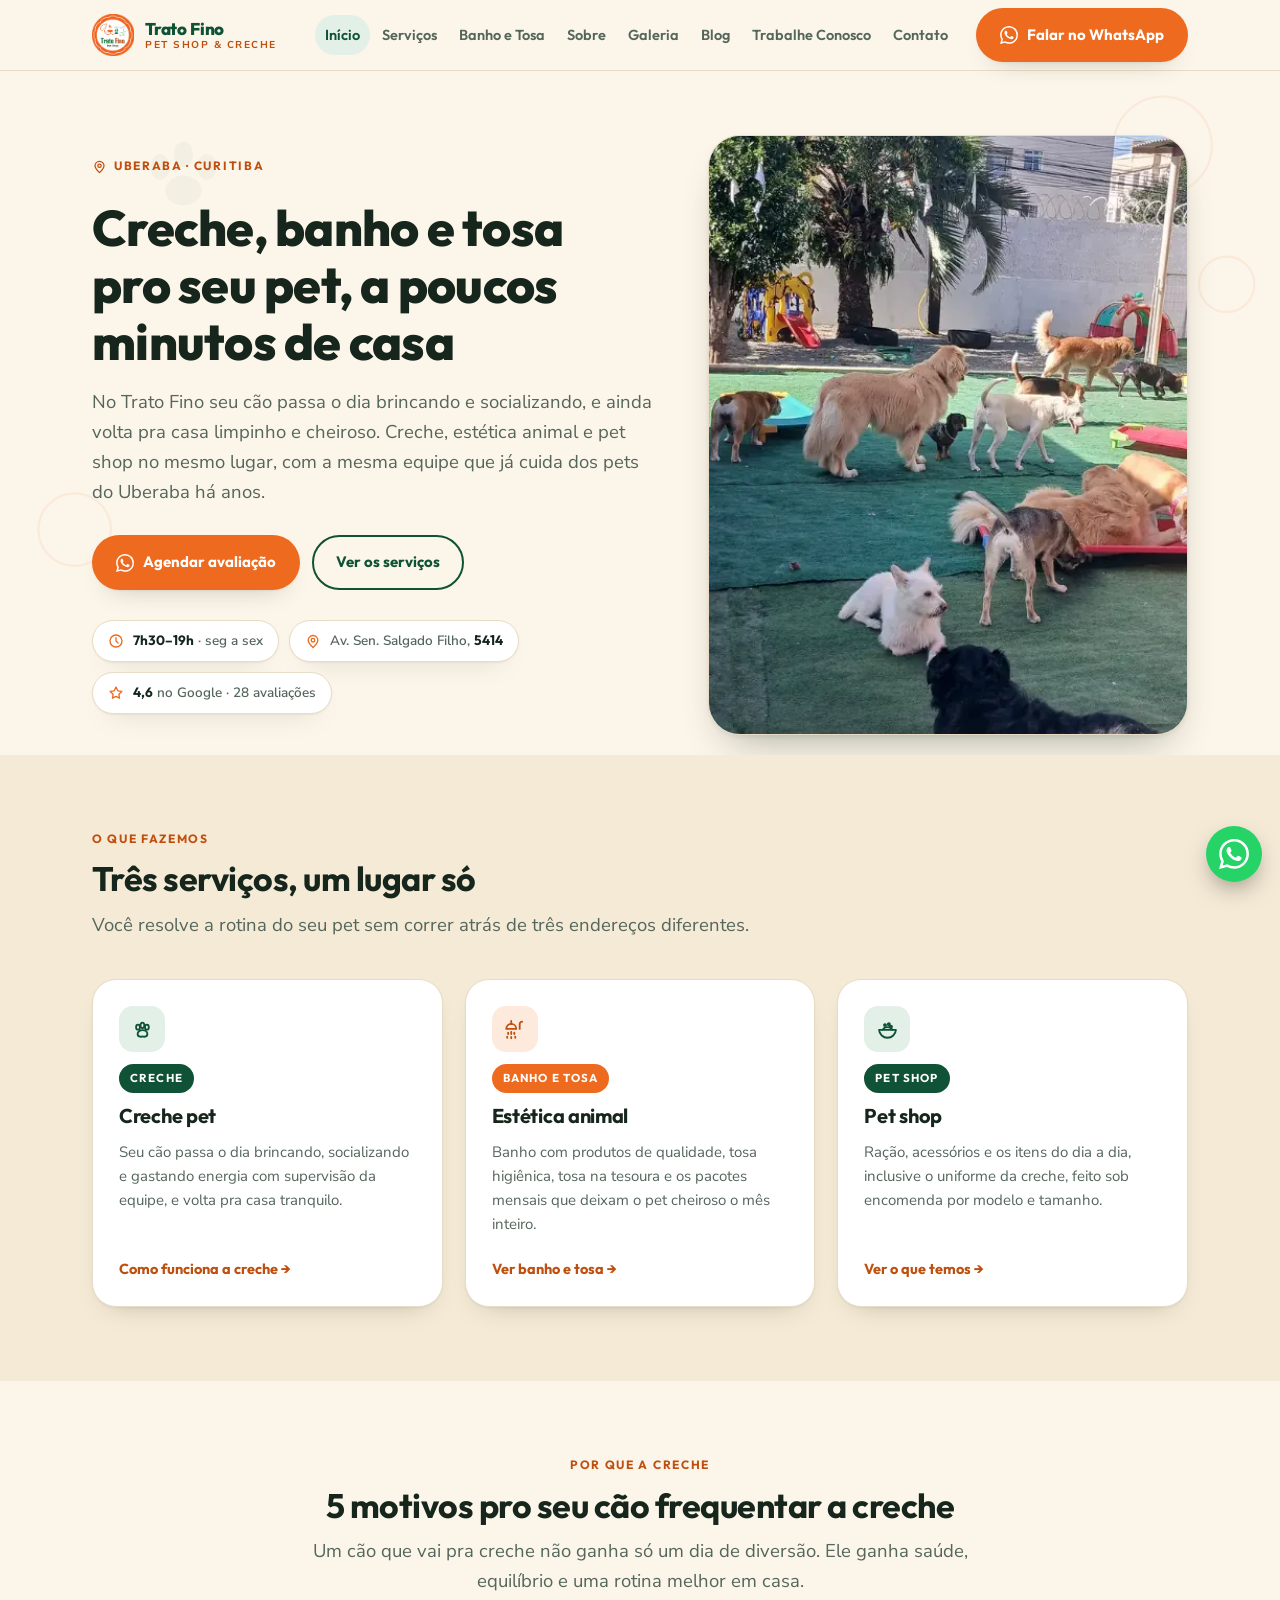
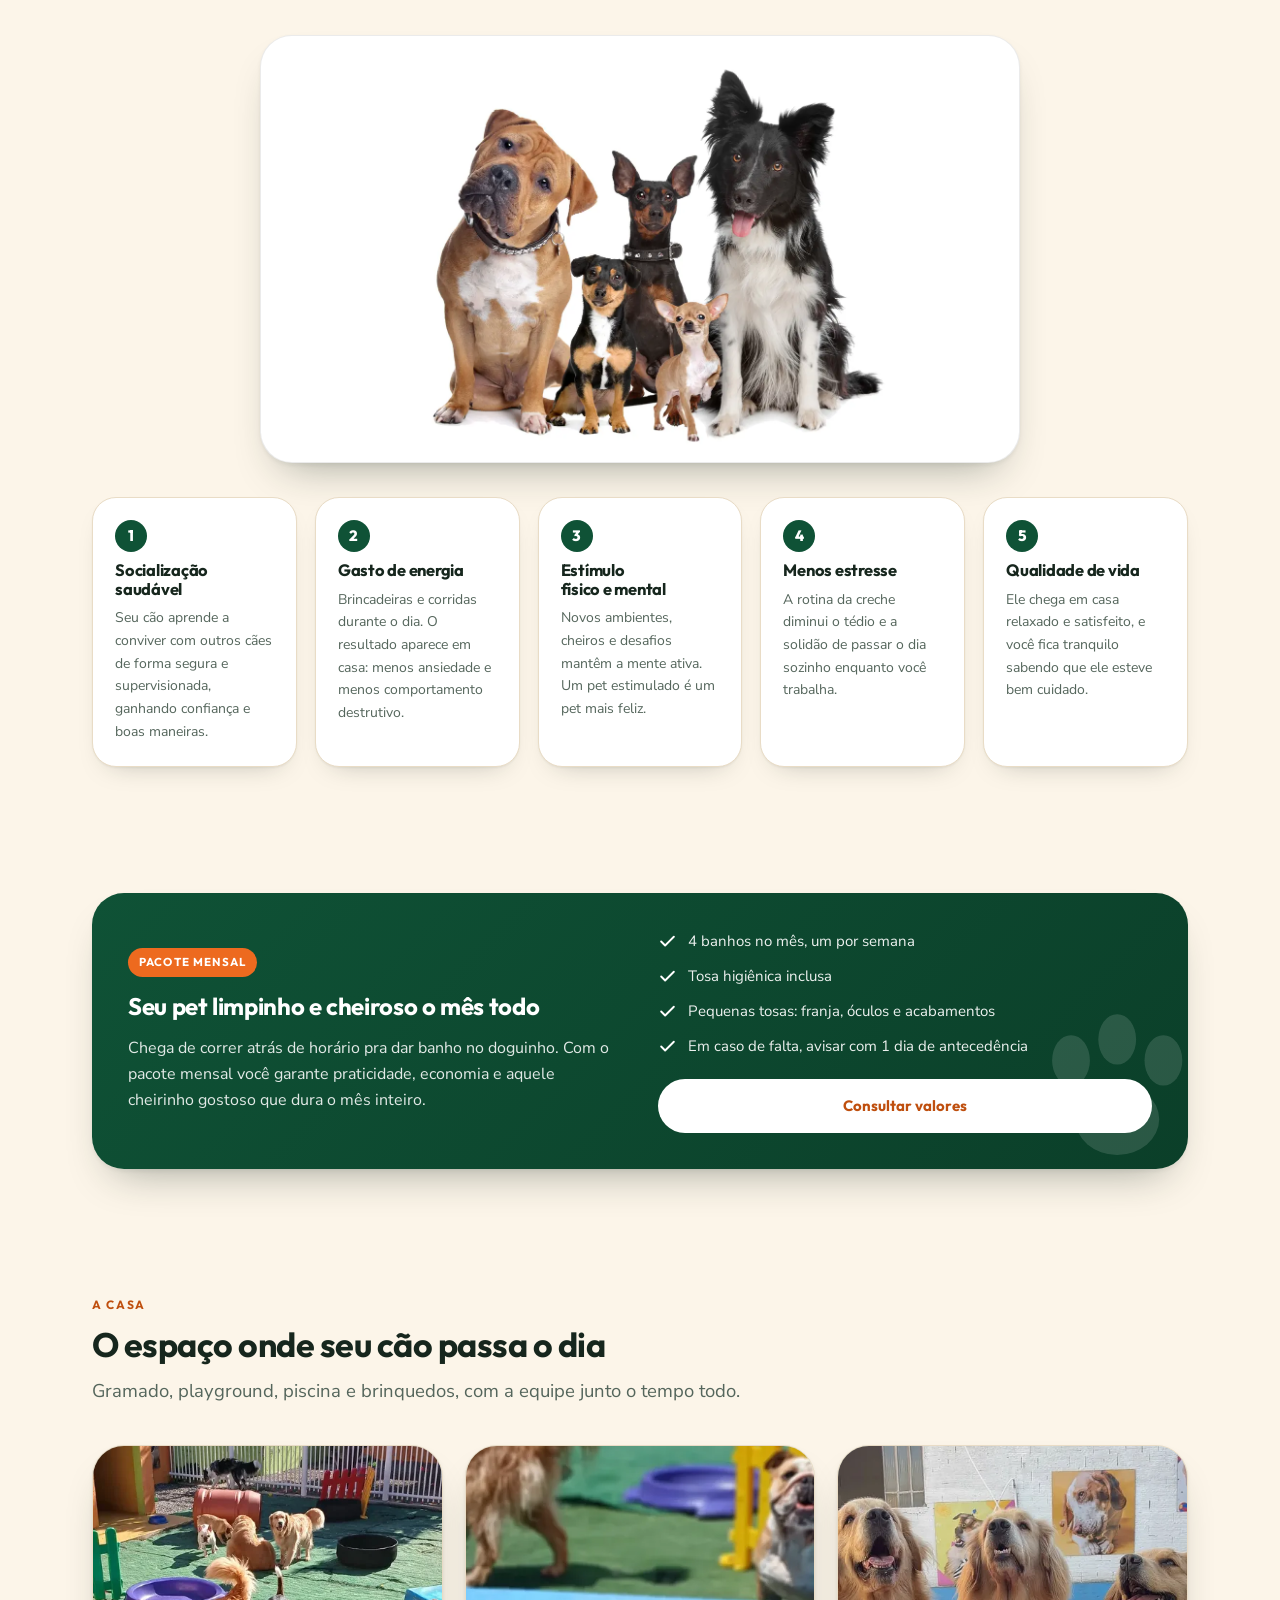
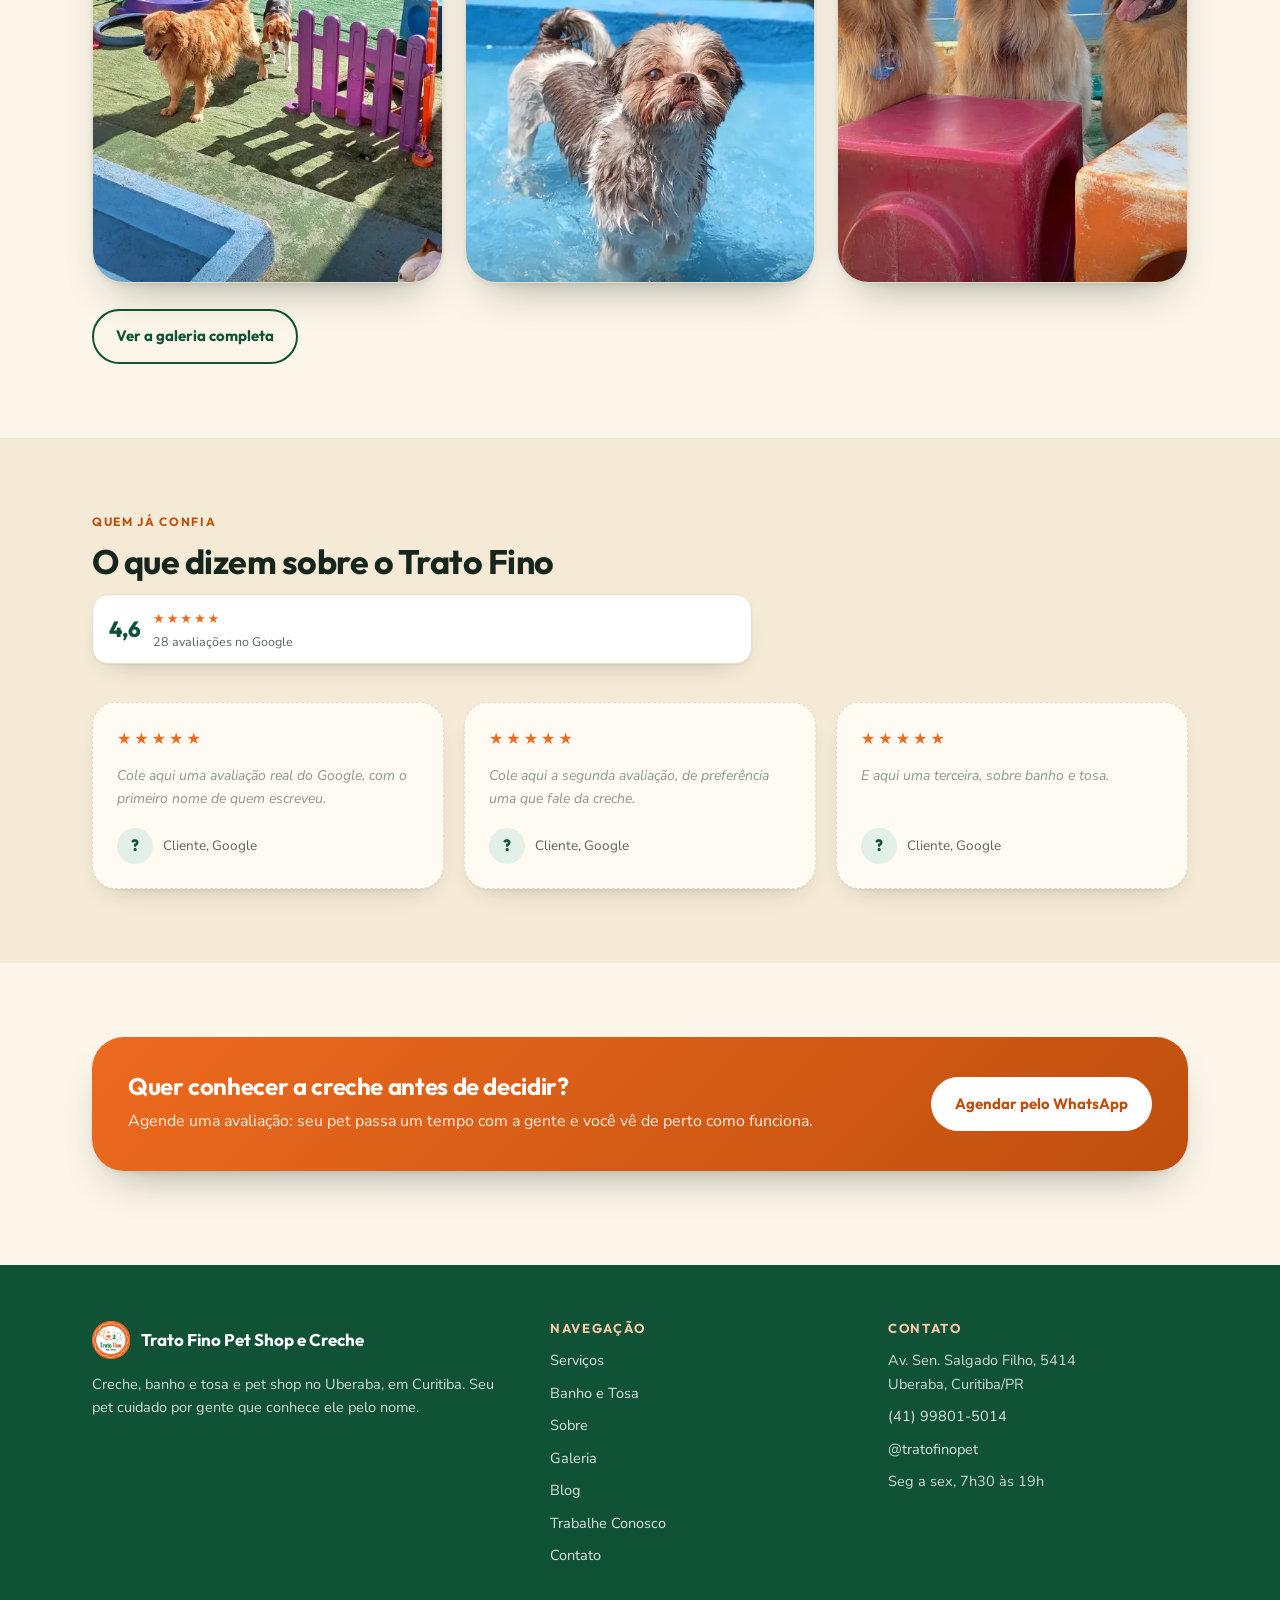
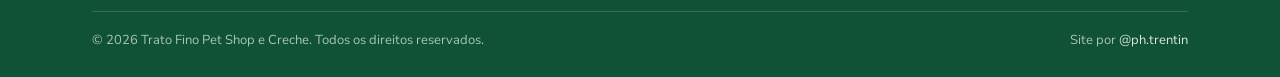
==== index.html @ 3ee7c0ef "Site do Trato Fino Pet Shop e Creche Site estatico com 11 paginas: inicio, servicos, banho e tosa, s" ====
<!doctype html>
<html lang="pt-BR">
<head>
<meta charset="utf-8">
<meta name="viewport" content="width=device-width, initial-scale=1">
<title>Trato Fino Pet Shop e Creche | Creche, banho e tosa no Uberaba</title>
<meta name="description" content="Creche para cães, banho e tosa e pet shop na Av. Sen. Salgado Filho, no Uberaba, em Curitiba. Seg a sex, das 7h30 às 19h.">
<link rel="canonical" href="https://tratofino.vercel.app/">
<meta property="og:type" content="website">
<meta property="og:site_name" content="Trato Fino Pet Shop e Creche">
<meta property="og:title" content="Trato Fino Pet Shop e Creche | Creche, banho e tosa no Uberaba">
<meta property="og:description" content="Creche para cães, banho e tosa e pet shop na Av. Sen. Salgado Filho, no Uberaba, em Curitiba. Seg a sex, das 7h30 às 19h.">
<meta property="og:image" content="https://tratofino.vercel.app/img/og.jpg">
<meta property="og:url" content="https://tratofino.vercel.app/">
<meta name="twitter:card" content="summary_large_image">
<link rel="icon" href="favicon.ico" sizes="any">
<link rel="icon" type="image/png" sizes="32x32" href="favicon-32.png">
<link rel="apple-touch-icon" sizes="180x180" href="apple-touch-icon.png">
<meta name="theme-color" content="#ED6A1F">
<link rel="preconnect" href="https://fonts.googleapis.com">
<link rel="preconnect" href="https://fonts.gstatic.com" crossorigin>
<link rel="stylesheet" href="https://fonts.googleapis.com/css2?family=Outfit:wght@500;600;700;800&family=Nunito+Sans:opsz,wght@6..12,400;6..12,600;6..12,700&display=swap">
<link rel="stylesheet" href="styles.css">
</head>
<body>
<svg width="0" height="0" style="position:absolute" aria-hidden="true" focusable="false">
  <defs>
    <!-- marcas (preenchidas, nao tracadas) -->
    <symbol id="i-whatsapp" viewBox="0 0 24 24">
      <path d="M17.47 14.38c-.3-.15-1.76-.87-2.03-.97-.27-.1-.47-.15-.67.15-.2.3-.77.97-.94 1.16-.17.2-.35.22-.64.08-.3-.15-1.26-.47-2.39-1.48-.89-.79-1.48-1.76-1.66-2.06-.17-.3-.02-.46.13-.6.13-.14.3-.35.45-.52.15-.18.2-.3.3-.5.1-.2.05-.37-.03-.52-.07-.15-.67-1.61-.91-2.21-.24-.58-.49-.5-.67-.51h-.57c-.2 0-.52.08-.8.37-.27.3-1.04 1.02-1.04 2.48s1.07 2.87 1.22 3.07c.15.2 2.1 3.2 5.08 4.49.71.3 1.26.49 1.69.62.71.23 1.36.2 1.87.12.57-.09 1.76-.72 2-1.41.25-.7.25-1.29.18-1.42-.08-.12-.28-.2-.57-.34M12.05 21.79h-.01a9.87 9.87 0 0 1-5.03-1.38l-.36-.21-3.74.98 1-3.65-.24-.37a9.86 9.86 0 0 1-1.51-5.26c0-5.45 4.44-9.89 9.89-9.89 2.64 0 5.12 1.03 6.99 2.9a9.82 9.82 0 0 1 2.89 6.99c0 5.45-4.43 9.89-9.88 9.89M20.46 3.49A11.8 11.8 0 0 0 12.05 0C5.5 0 .16 5.34.16 11.89c0 2.1.55 4.14 1.59 5.95L.06 24l6.3-1.65a11.9 11.9 0 0 0 5.69 1.45h.01c6.55 0 11.89-5.34 11.89-11.89 0-3.18-1.24-6.17-3.49-8.42"/>
    </symbol>
    <symbol id="i-instagram" viewBox="0 0 24 24">
      <path d="M12 2.16c3.2 0 3.58.01 4.85.07 1.17.05 1.8.25 2.23.41.56.22.96.48 1.38.9.42.42.68.82.9 1.38.16.42.36 1.06.41 2.23.06 1.27.07 1.65.07 4.85s-.01 3.58-.07 4.85c-.05 1.17-.25 1.8-.41 2.23-.22.56-.48.96-.9 1.38-.42.42-.82.68-1.38.9-.42.16-1.06.36-2.23.41-1.27.06-1.65.07-4.85.07s-3.58-.01-4.85-.07c-1.17-.05-1.8-.25-2.23-.41a3.7 3.7 0 0 1-1.38-.9 3.7 3.7 0 0 1-.9-1.38c-.16-.42-.36-1.06-.41-2.23-.06-1.27-.07-1.65-.07-4.85s.01-3.58.07-4.85c.05-1.17.25-1.8.41-2.23.22-.56.48-.96.9-1.38.42-.42.82-.68 1.38-.9.42-.16 1.06-.36 2.23-.41 1.27-.06 1.65-.07 4.85-.07M12 0C8.74 0 8.33.01 7.05.07 5.78.13 4.9.33 4.14.63c-.79.3-1.46.72-2.13 1.38A5.9 5.9 0 0 0 .63 4.14c-.3.76-.5 1.64-.56 2.91C.01 8.33 0 8.74 0 12s.01 3.67.07 4.95c.06 1.27.26 2.15.56 2.91.3.79.72 1.46 1.38 2.13a5.9 5.9 0 0 0 2.13 1.38c.76.3 1.64.5 2.91.56C8.33 23.99 8.74 24 12 24s3.67-.01 4.95-.07c1.27-.06 2.15-.26 2.91-.56a5.9 5.9 0 0 0 2.13-1.38 5.9 5.9 0 0 0 1.38-2.13c.3-.76.5-1.64.56-2.91.06-1.28.07-1.69.07-4.95s-.01-3.67-.07-4.95c-.06-1.27-.26-2.15-.56-2.91a5.9 5.9 0 0 0-1.38-2.13A5.9 5.9 0 0 0 19.86.63c-.76-.3-1.64-.5-2.91-.56C15.67.01 15.26 0 12 0m0 5.84a6.16 6.16 0 1 0 0 12.32 6.16 6.16 0 0 0 0-12.32M12 16a4 4 0 1 1 0-8 4 4 0 0 1 0 8m7.85-10.4a1.44 1.44 0 1 1-2.88 0 1.44 1.44 0 0 1 2.88 0"/>
    </symbol>

    <!-- lugar e tempo -->
    <symbol id="i-pin" viewBox="0 0 24 24"><path d="M12 21.8c-4.5-4.2-7.2-7.4-7.2-10.9a7.2 7.2 0 1 1 14.4 0c0 3.5-2.7 6.7-7.2 10.9z"/><circle cx="12" cy="10.8" r="2.7"/></symbol>
    <symbol id="i-clock" viewBox="0 0 24 24"><circle cx="12" cy="12" r="9"/><path d="M12 7v5l3.2 3.2"/></symbol>
    <symbol id="i-calendar" viewBox="0 0 24 24"><rect x="3" y="5" width="18" height="16" rx="2.5"/><path d="M8 3v4M16 3v4M3 10h18"/><path d="M7.5 14h3M7.5 17.5h9"/></symbol>
    <symbol id="i-hourglass" viewBox="0 0 24 24"><path d="M6.5 3h11M6.5 21h11"/><path d="M8 3v3.4c0 2 4 3.5 4 5.6s-4 3.6-4 5.6V21"/><path d="M16 3v3.4c0 2-4 3.5-4 5.6s4 3.6 4 5.6V21"/></symbol>
    <symbol id="i-star" viewBox="0 0 24 24"><path d="M12 3.2l2.7 5.5 6 .9-4.4 4.2 1 6-5.3-2.8-5.3 2.8 1-6L3.3 9.6l6-.9z"/></symbol>
    <symbol id="i-map" viewBox="0 0 24 24"><path d="M9 3.8 3 6.4v13.8L9 17.6l6 2.6 6-2.6V3.8L15 6.4z"/><path d="M9 3.8v13.8M15 6.4v13.8"/></symbol>

    <!-- pet -->
    <symbol id="i-paw" viewBox="0 0 24 24"><ellipse cx="7.3" cy="9.6" rx="2" ry="2.6"/><ellipse cx="11.9" cy="7.7" rx="2" ry="2.8"/><ellipse cx="16.6" cy="9.6" rx="2" ry="2.6"/><path d="M12 12.6c2.9 0 5.1 2 5.1 4.2 0 1.7-1.4 2.8-3 2.8-.8 0-1.4-.3-2.1-.3s-1.3.3-2.1.3c-1.6 0-3-1.1-3-2.8 0-2.2 2.2-4.2 5.1-4.2z"/></symbol>
    <symbol id="i-handpaw" viewBox="0 0 24 24"><path d="M4.2 11.8v3.4A6.4 6.4 0 0 0 10.6 21.6h2.8a6.4 6.4 0 0 0 6.4-6.4v-3.4"/><ellipse cx="8.2" cy="6.6" rx="1.5" ry="2"/><ellipse cx="12" cy="5.4" rx="1.5" ry="2.1"/><ellipse cx="15.8" cy="6.6" rx="1.5" ry="2"/><ellipse cx="12" cy="11" rx="3" ry="2.4"/></symbol>
    <symbol id="i-bone" viewBox="0 0 24 24"><rect x="6.6" y="10.2" width="10.8" height="3.6" rx="1.8"/><circle cx="5.6" cy="9.2" r="2.7"/><circle cx="5.6" cy="14.8" r="2.7"/><circle cx="18.4" cy="9.2" r="2.7"/><circle cx="18.4" cy="14.8" r="2.7"/></symbol>
    <symbol id="i-kibble" viewBox="0 0 24 24"><path d="M3.2 12.4h17.6a8.8 8.8 0 0 1-8.8 8.2 8.8 8.8 0 0 1-8.8-8.2z"/><path d="M7 12.4c.9-1.7 2.8-2.8 5-2.8s4.1 1.1 5 2.8"/><circle cx="9.4" cy="7.4" r="1.1"/><circle cx="13.4" cy="6.6" r="1.1"/><circle cx="15.6" cy="9" r="1.1"/></symbol>
    <symbol id="i-backpack" viewBox="0 0 24 24"><rect x="4.6" y="7" width="14.8" height="14" rx="3.4"/><path d="M8.8 7V5.6a3.2 3.2 0 0 1 6.4 0V7"/><rect x="9" y="13" width="6" height="5.2" rx="1.6"/><path d="M10.6 15.6h2.8"/></symbol>
    <symbol id="i-fence" viewBox="0 0 24 24"><path d="M5 21V8.6L7.2 5.6 9.4 8.6V21M14.6 21V8.6l2.2-3 2.2 3V21"/><path d="M2.6 11.6h18.8M2.6 16h18.8"/></symbol>

    <!-- banho e tosa -->
    <symbol id="i-shower" viewBox="0 0 24 24"><path d="M8.6 3v3.4"/><path d="M3.4 11.4a5.2 5.2 0 0 1 10.4 0z"/><path d="M5.4 15.4v1.4M8.6 14.6v2.2M11.8 15.4v1.4M4.4 19.4v1.2M8.6 19.8v1.2M12.8 19.4v1.2"/><path d="M17.4 11.4V6.4a2.6 2.6 0 0 1 2.6-2.6"/></symbol>
    <symbol id="i-bottle" viewBox="0 0 24 24"><rect x="7" y="8.6" width="10" height="12.4" rx="2.6"/><path d="M10 8.6V6h4v2.6"/><path d="M9.8 3.6h4.4"/><path d="M9.4 13.6h5.2"/></symbol>

    <!-- gente -->
    <symbol id="i-team" viewBox="0 0 24 24"><circle cx="9.2" cy="8" r="3.2"/><path d="M2.8 20.4c0-3.4 2.9-6.2 6.4-6.2s6.4 2.8 6.4 6.2"/><circle cx="17.6" cy="8.8" r="2.4"/><path d="M18 14.4c1.9.5 3.2 2.1 3.2 4"/></symbol>
    <symbol id="i-clipboard" viewBox="0 0 24 24"><rect x="4.6" y="4.4" width="14.8" height="16.6" rx="2.6"/><path d="M9 4.4V3.6a1.6 1.6 0 0 1 1.6-1.6h2.8A1.6 1.6 0 0 1 15 3.6v.8z"/><path d="m8.8 12.6 2.2 2.2 4.2-4.2"/></symbol>
    <symbol id="i-cycle" viewBox="0 0 24 24"><path d="M20.4 12a8.4 8.4 0 1 1-2.5-6"/><path d="M20.6 3.4v4.4h-4.4"/><path d="M12 8v4.2l2.6 2.6"/></symbol>
  </defs>
</svg>
<header>
  <div class="wrap nav">
    <a class="brand" href="index.html">
      <img class="mark" src="img/logo.webp" alt="Trato Fino Pet Shop e Creche">
      <span class="brand-text">
        <b>Trato Fino</b>
        <span>Pet Shop &amp; Creche</span>
      </span>
    </a>

    <nav class="nav-links" id="navLinks">
      <a href="index.html">Início</a>
      <a href="servicos.html">Serviços</a>
      <a href="banho-e-tosa.html">Banho e Tosa</a>
      <a href="sobre.html">Sobre</a>
      <a href="galeria.html">Galeria</a>
      <a href="blog.html">Blog</a>
      <a href="trabalhe-conosco.html">Trabalhe Conosco</a>
      <a href="contato.html">Contato</a>
    </nav>

    <div class="nav-cta">
      <a class="btn btn-wa" href="https://wa.me/5541998015014?text=Oi!%20Vi%20o%20site%20do%20Trato%20Fino%20e%20queria%20saber%20mais." target="_blank" rel="noopener">
        <svg class="ic brandicon" viewBox="0 0 24 24" aria-hidden="true"><use href="#i-whatsapp"/></svg>
        <span class="long">Falar no WhatsApp</span><span class="short">WhatsApp</span>
      </a>
      <button class="burger" id="burger" aria-label="Abrir menu" aria-expanded="false">
        <svg viewBox="0 0 24 24" aria-hidden="true"><line x1="3" y1="6" x2="21" y2="6"/><line x1="3" y1="12" x2="21" y2="12"/><line x1="3" y1="18" x2="21" y2="18"/></svg>
      </button>
    </div>
  </div>
</header>
<main class="pagina">


  <div class="hero">
    <svg class="hero-paws" viewBox="0 0 1200 520" preserveAspectRatio="xMidYMid slice" aria-hidden="true">
      <g fill="none" stroke="#ED6A1F" stroke-opacity=".16" stroke-width="2">
        <circle cx="1090" cy="70" r="46"/><circle cx="1150" cy="200" r="26"/><circle cx="70" cy="430" r="34"/>
      </g>
      <g fill="#0F5236" fill-opacity=".07">
        <ellipse cx="150" cy="90" rx="9" ry="12"/><ellipse cx="172" cy="78" rx="9" ry="12"/><ellipse cx="194" cy="90" rx="9" ry="12"/><ellipse cx="172" cy="112" rx="17" ry="14"/>
        <ellipse cx="960" cy="420" rx="9" ry="12"/><ellipse cx="982" cy="408" rx="9" ry="12"/><ellipse cx="1004" cy="420" rx="9" ry="12"/><ellipse cx="982" cy="442" rx="17" ry="14"/>
      </g>
    </svg>

    <div class="wrap hero-grid">
      <div>
        <div class="eyebrow">
          <svg class="ic" viewBox="0 0 24 24" aria-hidden="true"><use href="#i-pin"/></svg>
          Uberaba · Curitiba
        </div>
        <h1>Creche, banho e tosa pro seu pet, a poucos minutos de casa</h1>
        <p class="lead">No Trato Fino seu cão passa o dia brincando e socializando, e ainda volta pra casa limpinho e cheiroso. Creche, estética animal e pet shop no mesmo lugar, com a mesma equipe que já cuida dos pets do Uberaba há anos.</p>
        <div class="rev"><b>Confirmar:</b> há quantos anos o Trato Fino está aberto? Se ainda não souber, troque por “com uma equipe que conhece cada pet pelo nome”.</div>

        <div class="hero-actions">
          <a class="btn btn-wa" href="https://wa.me/5541998015014?text=Oi!%20Queria%20agendar%20uma%20avalia%C3%A7%C3%A3o%20para%20o%20meu%20pet%20na%20creche." target="_blank" rel="noopener">
            <svg class="ic brandicon" viewBox="0 0 24 24" aria-hidden="true"><use href="#i-whatsapp"/></svg>
            Agendar avaliação
          </a>
          <a class="btn btn-ghost" href="servicos.html">Ver os serviços</a>
        </div>

        <div class="hero-facts">
          <div class="fact"><svg class="ic" viewBox="0 0 24 24" aria-hidden="true"><use href="#i-clock"/></svg><span><strong>7h30–19h</strong> · seg a sex</span></div>
          <div class="fact"><svg class="ic" viewBox="0 0 24 24" aria-hidden="true"><use href="#i-pin"/></svg><span>Av. Sen. Salgado Filho, <strong>5414</strong></span></div>
          <div class="fact"><svg class="ic" viewBox="0 0 24 24" aria-hidden="true"><use href="#i-star"/></svg><span><strong>4,6</strong> no Google · 28 avaliações</span></div>
        </div>
      </div>

      <div class="frame portrait">
        <img src="img/hero-creche.webp" alt="Cães brincando no espaço da creche do Trato Fino" loading="lazy">
      </div>
    </div>
  </div>

  <!-- serviços -->
  <div class="sec tinted">
    <div class="wrap">
      <div class="head">
        <div class="eyebrow">O que fazemos</div>
        <h2>Três serviços, um lugar só</h2>
        <p class="lead">Você resolve a rotina do seu pet sem correr atrás de três endereços diferentes.</p>
      </div>
      <div class="grid g3">
        <div class="card green">
          <div class="ico"><svg class="ic" viewBox="0 0 24 24" aria-hidden="true"><use href="#i-paw"/></svg></div>
          <span class="tag">Creche</span>
          <h3>Creche pet</h3>
          <p>Seu cão passa o dia brincando, socializando e gastando energia com supervisão da equipe, e volta pra casa tranquilo.</p>
          <a class="more" href="servicos.html">Como funciona a creche →</a>
        </div>
        <div class="card">
          <div class="ico"><svg class="ic" viewBox="0 0 24 24" aria-hidden="true"><use href="#i-shower"/></svg></div>
          <span class="tag orange">Banho e tosa</span>
          <h3>Estética animal</h3>
          <p>Banho com produtos de qualidade, tosa higiênica, tosa na tesoura e os pacotes mensais que deixam o pet cheiroso o mês inteiro.</p>
          <a class="more" href="banho-e-tosa.html">Ver banho e tosa →</a>
        </div>
        <div class="card green">
          <div class="ico"><svg class="ic" viewBox="0 0 24 24" aria-hidden="true"><use href="#i-kibble"/></svg></div>
          <span class="tag">Pet shop</span>
          <h3>Pet shop</h3>
          <p>Ração, acessórios e os itens do dia a dia, inclusive o uniforme da creche, feito sob encomenda por modelo e tamanho.</p>
          <a class="more" href="servicos.html">Ver o que temos →</a>
        </div>
      </div>
      <div class="rev"><b>Confirmar:</b> o que o pet shop vende de fato (marcas de ração, acessórios, medicamentos?) e se há leva-e-traz.</div>
    </div>
  </div>

  <!-- 5 motivos -->
  <div class="sec">
    <div class="wrap">
      <div class="head center">
        <div class="eyebrow">Por que a creche</div>
        <h2>5 motivos pro seu cão frequentar a creche</h2>
        <p class="lead">Um cão que vai pra creche não ganha só um dia de diversão. Ele ganha saúde, equilíbrio e uma rotina melhor em casa.</p>
      </div>
      <div class="frame wide on-white" style="max-width:760px; margin:0 auto 34px"><img src="img/cinco-caes.webp" alt="Cães de portes e raças diferentes lado a lado" loading="lazy"></div>
      <div class="reasons">
        <div class="reason"><span class="n">1</span><h4>Socialização saudável</h4><p>Seu cão aprende a conviver com outros cães de forma segura e supervisionada, ganhando confiança e boas maneiras.</p></div>
        <div class="reason"><span class="n">2</span><h4>Gasto de energia</h4><p>Brincadeiras e corridas durante o dia. O resultado aparece em casa: menos ansiedade e menos comportamento destrutivo.</p></div>
        <div class="reason"><span class="n">3</span><h4>Estímulo físico e mental</h4><p>Novos ambientes, cheiros e desafios mantêm a mente ativa. Um pet estimulado é um pet mais feliz.</p></div>
        <div class="reason"><span class="n">4</span><h4>Menos estresse</h4><p>A rotina da creche diminui o tédio e a solidão de passar o dia sozinho enquanto você trabalha.</p></div>
        <div class="reason"><span class="n">5</span><h4>Qualidade de vida</h4><p>Ele chega em casa relaxado e satisfeito, e você fica tranquilo sabendo que ele esteve bem cuidado.</p></div>
      </div>
    </div>
  </div>

  <!-- pacote de banho -->
  <div class="sec tight">
    <div class="wrap">
      <div class="panel">
        <svg class="panel-paws" viewBox="0 0 100 100" aria-hidden="true"><g fill="#fff"><ellipse cx="30" cy="34" rx="9" ry="12"/><ellipse cx="52" cy="24" rx="9" ry="12"/><ellipse cx="74" cy="34" rx="9" ry="12"/><ellipse cx="52" cy="62" rx="20" ry="17"/></g></svg>
        <div class="split" style="align-items:center; gap:36px">
          <div class="stack gap-16">
            <span class="tag orange">Pacote mensal</span>
            <h3>Seu pet limpinho e cheiroso o mês todo</h3>
            <p>Chega de correr atrás de horário pra dar banho no doguinho. Com o pacote mensal você garante praticidade, economia e aquele cheirinho gostoso que dura o mês inteiro.</p>
          </div>
          <div class="stack gap-20">
            <ul class="checks">
              <li><svg viewBox="0 0 24 24" aria-hidden="true"><polyline points="20 6 9 17 4 12"/></svg>4 banhos no mês, um por semana</li>
              <li><svg viewBox="0 0 24 24" aria-hidden="true"><polyline points="20 6 9 17 4 12"/></svg>Tosa higiênica inclusa</li>
              <li><svg viewBox="0 0 24 24" aria-hidden="true"><polyline points="20 6 9 17 4 12"/></svg>Pequenas tosas: franja, óculos e acabamentos</li>
              <li><svg viewBox="0 0 24 24" aria-hidden="true"><polyline points="20 6 9 17 4 12"/></svg>Em caso de falta, avisar com 1 dia de antecedência</li>
            </ul>
            <a class="btn btn-white" href="https://wa.me/5541998015014?text=Oi!%20Queria%20consultar%20os%20valores%20do%20pacote%20de%20banho%20mensal." target="_blank" rel="noopener">Consultar valores</a>
          </div>
        </div>
      </div>
    </div>
  </div>

  <!-- estrutura -->
  <div class="sec">
    <div class="wrap">
      <div class="head">
        <div class="eyebrow">A casa</div>
        <h2>O espaço onde seu cão passa o dia</h2>
        <p class="lead">Gramado, playground, piscina e brinquedos, com a equipe junto o tempo todo.</p>
      </div>
      <div class="grid g3">
        <div class="frame portrait"><img src="img/creche-playground.webp" alt="Playground da creche com brinquedos" loading="lazy"></div>
        <div class="frame portrait"><img src="img/piscina.webp" alt="Cão na piscina da creche" loading="lazy"></div>
        <div class="frame portrait"><img src="img/goldens-creche.webp" alt="Cães da creche juntos" loading="lazy"></div>
      </div>
      <div style="margin-top:26px"><a class="btn btn-ghost" href="galeria.html">Ver a galeria completa</a></div>
    </div>
  </div>

  <!-- avaliações -->
  <div class="sec tinted">
    <div class="wrap">
      <div class="head">
        <div class="eyebrow">Quem já confia</div>
        <h2>O que dizem sobre o Trato Fino</h2>
        <a class="rating" href="https://www.google.com/search?q=Tratofino+Pet+Shop+e+Creche+Curitiba" target="_blank" rel="noopener">
          <span class="score">4,6</span>
          <span><span class="stars">★★★★★</span><small>28 avaliações no Google</small></span>
        </a>
      </div>
      <div class="reviews">
        <div class="review empty"><div class="stars">★★★★★</div><p>Cole aqui uma avaliação real do Google, com o primeiro nome de quem escreveu.</p><div class="who"><div class="av">?</div><span>Cliente, Google</span></div></div>
        <div class="review empty"><div class="stars">★★★★★</div><p>Cole aqui a segunda avaliação, de preferência uma que fale da creche.</p><div class="who"><div class="av">?</div><span>Cliente, Google</span></div></div>
        <div class="review empty"><div class="stars">★★★★★</div><p>E aqui uma terceira, sobre banho e tosa.</p><div class="who"><div class="av">?</div><span>Cliente, Google</span></div></div>
      </div>
      <div class="rev"><b>Importante:</b> não invente depoimentos. Copie três avaliações reais do perfil do Google (elas são públicas) e substitua os três cartões acima.</div>
    </div>
  </div>

  <!-- CTA final -->
  <div class="sec">
    <div class="wrap">
      <div class="panel orange cta-band">
        <div class="stack gap-8">
          <h3>Quer conhecer a creche antes de decidir?</h3>
          <p>Agende uma avaliação: seu pet passa um tempo com a gente e você vê de perto como funciona.</p>
        </div>
        <a class="btn btn-white" href="https://wa.me/5541998015014?text=Oi!%20Queria%20agendar%20uma%20avalia%C3%A7%C3%A3o%20para%20o%20meu%20pet." target="_blank" rel="noopener">Agendar pelo WhatsApp</a>
      </div>
    </div>
  </div>

</main>
<footer>
  <div class="wrap">
    <div class="cols">
      <div>
        <div class="fbrand">
          <img class="mark" src="img/logo.webp" alt="">
          <b>Trato Fino Pet Shop e Creche</b>
        </div>
        <p>Creche, banho e tosa e pet shop no Uberaba, em Curitiba. Seu pet cuidado por gente que conhece ele pelo nome.</p>
      </div>
      <div>
        <h5>Navegação</h5>
        <ul>
          <li><a href="servicos.html">Serviços</a></li>
          <li><a href="banho-e-tosa.html">Banho e Tosa</a></li>
          <li><a href="sobre.html">Sobre</a></li>
          <li><a href="galeria.html">Galeria</a></li>
          <li><a href="blog.html">Blog</a></li>
          <li><a href="trabalhe-conosco.html">Trabalhe Conosco</a></li>
          <li><a href="contato.html">Contato</a></li>
        </ul>
      </div>
      <div>
        <h5>Contato</h5>
        <ul>
          <li>Av. Sen. Salgado Filho, 5414<br>Uberaba, Curitiba/PR</li>
          <li><a href="https://wa.me/5541998015014" target="_blank" rel="noopener">(41) 99801-5014</a></li>
          <li><a href="https://www.instagram.com/tratofinopet" target="_blank" rel="noopener">@tratofinopet</a></li>
          <li>Seg a sex, 7h30 às 19h</li>
        </ul>
      </div>
    </div>
    <div class="foot-end">
      <span>© 2026 Trato Fino Pet Shop e Creche. Todos os direitos reservados.</span>
      <span>Site por <a href="https://www.instagram.com/ph.trentin/" target="_blank" rel="noopener">@ph.trentin</a></span>
    </div>
  </div>
</footer>
<a class="wa-float" href="https://wa.me/5541998015014?text=Oi!%20Vi%20o%20site%20do%20Trato%20Fino%20e%20queria%20saber%20mais." target="_blank" rel="noopener" aria-label="Falar no WhatsApp">
  <svg class="ic brandicon" viewBox="0 0 24 24" aria-hidden="true"><use href="#i-whatsapp"/></svg>
</a>
<div class="lb" id="lb" role="dialog" aria-modal="true" aria-label="Foto ampliada">
  <img class="lb-img" id="lbImg" src="" alt="">
  <button class="lb-btn lb-close" id="lbClose" type="button" aria-label="Fechar">
    <svg viewBox="0 0 24 24" aria-hidden="true"><path d="M6 6l12 12M18 6 6 18"/></svg>
  </button>
  <button class="lb-btn lb-prev" id="lbPrev" type="button" aria-label="Foto anterior">
    <svg viewBox="0 0 24 24" aria-hidden="true"><path d="M15 5 8 12l7 7"/></svg>
  </button>
  <button class="lb-btn lb-next" id="lbNext" type="button" aria-label="Próxima foto">
    <svg viewBox="0 0 24 24" aria-hidden="true"><path d="m9 5 7 7-7 7"/></svg>
  </button>
  <div class="lb-cap"><b id="lbCount"></b></div>
</div>
<button class="rev-bar" id="revToggle" type="button">
  <svg viewBox="0 0 24 24" aria-hidden="true"><path d="M12 9v4M12 17h.01"/><path d="M10.3 3.9 1.8 18a2 2 0 0 0 1.7 3h17a2 2 0 0 0 1.7-3L13.7 3.9a2 2 0 0 0-3.4 0z"/></svg>
  <span class="txt">Modo revisão</span>
</button>
<script src="main.js"></script>
</body>
</html>
---- styles.css ----
/* ============================================================
   TRATO FINO PET SHOP E CRECHE: folha de estilo unica
   Paleta tirada da identidade da marca (laranja + verde + creme)
   ============================================================ */

:root{
  --ground:#FCF5E9;
  --ground-2:#F5EAD6;
  --surface:#FFFFFF;
  --surface-2:#FFFBF3;
  --ink:#16261D;
  --ink-soft:#55665C;
  --ink-faint:#8B978F;
  --orange:#ED6A1F;
  --orange-deep:#BF4F0E;
  --orange-wash:#FDEADD;
  --green:#0F5236;
  --green-2:#1B6C4A;
  --green-wash:#E3F0E8;
  --lime:#79B93C;
  --line:#E9DCC6;
  --shadow:0 1px 2px rgba(22,38,29,.05), 0 12px 28px -18px rgba(22,38,29,.35);
  --shadow-lift:0 2px 4px rgba(22,38,29,.06), 0 22px 44px -22px rgba(22,38,29,.42);
  --r-sm:10px; --r-md:16px; --r-lg:24px; --r-xl:32px;
  --display:"Outfit", "Trebuchet MS", sans-serif;
  --body:"Nunito Sans", "Segoe UI", system-ui, sans-serif;
  --maxw:1140px;
}

@media (prefers-color-scheme: dark){
  :root:not([data-theme="light"]){
    --ground:#101710;
    --ground-2:#16211A;
    --surface:#1B271F;
    --surface-2:#202D24;
    --ink:#F2EADC;
    --ink-soft:#B4C0B7;
    --ink-faint:#87978C;
    --orange:#FF8A47;
    --orange-deep:#FFA875;
    --orange-wash:#33200F;
    --green:#4FA97C;
    --green-2:#6FC195;
    --green-wash:#173226;
    --lime:#9BD75E;
    --line:#2D3B32;
    --shadow:0 1px 2px rgba(0,0,0,.4), 0 12px 28px -18px rgba(0,0,0,.8);
    --shadow-lift:0 2px 4px rgba(0,0,0,.45), 0 22px 44px -22px rgba(0,0,0,.9);
  }
}
:root[data-theme="dark"]{
  --ground:#101710;
  --ground-2:#16211A;
  --surface:#1B271F;
  --surface-2:#202D24;
  --ink:#F2EADC;
  --ink-soft:#B4C0B7;
  --ink-faint:#87978C;
  --orange:#FF8A47;
  --orange-deep:#FFA875;
  --orange-wash:#33200F;
  --green:#4FA97C;
  --green-2:#6FC195;
  --green-wash:#173226;
  --lime:#9BD75E;
  --line:#2D3B32;
  --shadow:0 1px 2px rgba(0,0,0,.4), 0 12px 28px -18px rgba(0,0,0,.8);
  --shadow-lift:0 2px 4px rgba(0,0,0,.45), 0 22px 44px -22px rgba(0,0,0,.9);
}

*{box-sizing:border-box}
body{
  margin:0;
  background:var(--ground);
  color:var(--ink);
  font-family:var(--body);
  font-size:16px;
  line-height:1.62;
  -webkit-font-smoothing:antialiased;
}
h1,h2,h3,h4,h5{font-family:var(--display); line-height:1.14; text-wrap:balance; margin:0; letter-spacing:-.015em}
h1{font-size:clamp(32px,5.2vw,50px); font-weight:800}
h2{font-size:clamp(25px,3.4vw,34px); font-weight:700}
h3{font-size:20px; font-weight:700}
h4{font-size:17px; font-weight:700}
p{margin:0}
img{max-width:100%; display:block}
a{color:var(--orange-deep)}
ul{margin:0; padding:0; list-style:none}

.wrap{width:100%; max-width:var(--maxw); margin:0 auto; padding:0 22px}
.sec{padding:74px 0}
.sec.tight{padding:52px 0}
.sec.tinted{background:var(--ground-2)}
.stack{display:flex; flex-direction:column}
.gap-8{gap:8px} .gap-12{gap:12px} .gap-16{gap:16px} .gap-20{gap:20px} .gap-28{gap:28px} .gap-40{gap:40px}


/* ---------- icones ---------- */
.ic{width:1em; height:1em; fill:none; stroke:currentColor; stroke-width:1.9; stroke-linecap:round; stroke-linejoin:round}
svg.brandicon{fill:currentColor !important; stroke:none !important}
svg.solidicon{fill:currentColor !important; stroke:none !important}
.wa-float svg.brandicon{fill:#fff !important}
.info > svg.brandicon{fill:var(--orange) !important}
.fact svg.brandicon{fill:var(--orange) !important}

/* ---------- eyebrow / rótulos ---------- */
.eyebrow{
  display:inline-flex; align-items:center; gap:7px;
  font-family:var(--display); font-weight:700; font-size:12px;
  letter-spacing:.14em; text-transform:uppercase; color:var(--orange-deep);
}
.eyebrow svg{width:15px; height:15px; stroke:currentColor; fill:none; stroke-width:2}
.lead{font-size:clamp(16px,2vw,18.5px); color:var(--ink-soft); max-width:60ch}
.muted{color:var(--ink-soft)}
.head{display:flex; flex-direction:column; gap:12px; margin-bottom:38px; max-width:66ch}
.head.center{margin-left:auto; margin-right:auto; align-items:center; text-align:center}

/* ---------- botões ---------- */
.btn{
  display:inline-flex; align-items:center; justify-content:center; gap:9px;
  font-family:var(--display); font-weight:700; font-size:15px;
  padding:13px 22px; border-radius:999px; border:2px solid transparent; white-space:nowrap;
  cursor:pointer; text-decoration:none; transition:transform .16s ease, box-shadow .16s ease, background .16s ease;
}
.btn svg{width:18px; height:18px; flex:none}
.btn-wa{background:var(--orange); color:#fff; box-shadow:var(--shadow)}
.btn-wa:hover{background:var(--orange-deep); transform:translateY(-2px); box-shadow:var(--shadow-lift)}
.btn-ghost{background:transparent; color:var(--green); border-color:var(--green)}
.btn-ghost:hover{background:var(--green); color:var(--ground)}
.btn-white{background:var(--surface); color:var(--orange-deep)}
.btn-white:hover{transform:translateY(-2px); box-shadow:var(--shadow-lift)}
.btn:focus-visible, a:focus-visible, button:focus-visible, input:focus-visible, select:focus-visible, textarea:focus-visible{
  outline:3px solid var(--orange); outline-offset:3px;
}

/* ---------- marca (moldura ondulada, do logo deles) ---------- */
.mark{width:42px; height:42px; flex:none}
.brand{display:flex; align-items:center; gap:11px; text-decoration:none; color:inherit}
.brand-text{display:flex; flex-direction:column; gap:2px}
.brand-text b{font-family:var(--display); font-weight:800; font-size:17px; line-height:1.05; color:var(--green); letter-spacing:-.01em; white-space:nowrap}
@media (max-width:430px){ .brand-text > span{display:none} .brand-text b{font-size:16px} .mark{width:38px; height:38px} }
.brand-text > span{font-size:10px; letter-spacing:.15em; text-transform:uppercase; color:var(--orange-deep); font-weight:700; line-height:1}

/* ---------- header ---------- */
header{
  position:sticky; top:0; z-index:60;
  background:color-mix(in srgb, var(--ground) 88%, transparent);
  backdrop-filter:blur(12px);
  border-bottom:1px solid var(--line);
}
.nav{display:flex; align-items:center; gap:18px; height:70px}
.nav-links{display:flex; align-items:center; gap:2px; margin-left:auto}
.nav-links a{
  font-family:var(--display); font-weight:600; font-size:14.5px; color:var(--ink-soft);
  text-decoration:none; padding:8px 10px; border-radius:999px; white-space:nowrap;
}
.nav-links a:hover{color:var(--green); background:var(--green-wash)}
.nav-links a.on{color:var(--green); background:var(--green-wash)}
.nav-cta{display:flex; align-items:center; gap:10px}
.burger{display:none; width:44px; height:44px; border-radius:12px; border:1px solid var(--line); background:var(--surface); color:var(--ink); align-items:center; justify-content:center; cursor:pointer}
.burger svg{width:22px; height:22px; stroke:currentColor; fill:none; stroke-width:2; stroke-linecap:round}

@media (max-width:1120px){
  .nav-links{
    position:fixed; inset:70px 0 auto; flex-direction:column; align-items:stretch; gap:2px;
    background:var(--ground); border-bottom:1px solid var(--line); padding:14px 22px 22px;
    box-shadow:var(--shadow-lift); display:none;
  }
  .nav-links.open{display:flex}
  .nav-links a{padding:13px 14px; font-size:16px; border-radius:var(--r-sm)}
  .burger{display:inline-flex}
  .nav-cta .btn .long{display:none}
}
@media (min-width:1121px){ .nav-cta .btn .short{display:none} }

/* ---------- hero ---------- */
.hero{position:relative; overflow:hidden; padding:64px 0 20px}
.hero-paws{position:absolute; inset:0; opacity:.5; pointer-events:none}
.hero-grid{display:grid; grid-template-columns:1.08fr .92fr; gap:52px; align-items:center; position:relative}
.hero h1{margin:16px 0 18px}
.hero-actions{display:flex; flex-wrap:wrap; gap:12px; margin-top:28px}
.hero-facts{display:flex; flex-wrap:wrap; gap:10px; margin-top:30px}
.fact{
  display:flex; align-items:center; gap:9px; background:var(--surface); border:1px solid var(--line);
  border-radius:999px; padding:9px 15px; font-size:13.5px; font-weight:600; color:var(--ink-soft); box-shadow:var(--shadow);
}
.fact svg{width:16px; height:16px; stroke:var(--orange); fill:none; stroke-width:2; stroke-linecap:round}
.fact strong{color:var(--ink); font-family:var(--display)}

/* moldura de foto ondulada */
.frame{
  position:relative; border-radius:var(--r-xl); overflow:hidden;
  background:var(--green-wash); border:1px solid var(--line); box-shadow:var(--shadow-lift);
  aspect-ratio:4/3;
}
.frame.tall{aspect-ratio:3/4; max-height:560px}
.frame.portrait{aspect-ratio:4/5; max-height:600px}
.frame.square{aspect-ratio:1/1}
.frame.wide{aspect-ratio:16/9}
.frame img{width:100%; height:100%; object-fit:cover; display:block}
/* fotos de estudio com fundo branco: mostra a foto inteira em vez de cortar */
.frame.on-white{background:#fff; border-color:rgba(0,0,0,.08)}
.frame.on-white img{object-fit:contain; padding:6px}
.frame .slot{
  position:absolute; inset:0; display:flex; flex-direction:column; align-items:center; justify-content:center; gap:9px;
  text-align:center; padding:22px; color:var(--green-2); background:
    repeating-linear-gradient(45deg, transparent 0 14px, color-mix(in srgb, var(--green) 7%, transparent) 14px 16px), var(--green-wash);
}
.frame .slot svg{width:30px; height:30px; stroke:currentColor; fill:none; stroke-width:1.6}
.frame .slot span{font-family:var(--display); font-weight:700; font-size:13px; letter-spacing:.02em}
.frame .slot small{font-size:12px; color:var(--ink-faint); max-width:26ch; line-height:1.45}

@media (max-width:900px){
  .hero-grid{grid-template-columns:1fr; gap:34px}
  .hero{padding-top:40px}
}

/* ---------- selo Google ---------- */
.rating{display:inline-flex; align-items:center; gap:12px; background:var(--surface); border:1px solid var(--line); border-radius:var(--r-md); padding:11px 16px; box-shadow:var(--shadow); text-decoration:none; color:inherit}
.rating .score{font-family:var(--display); font-weight:800; font-size:22px; color:var(--green); line-height:1}
.rating .stars{color:var(--orange); letter-spacing:2px; font-size:13px; line-height:1}
.rating small{display:block; color:var(--ink-soft); font-size:12.5px}

/* ---------- cartões ---------- */
.grid{display:grid; gap:22px}
.g2{grid-template-columns:repeat(2,1fr)}
.g3{grid-template-columns:repeat(3,1fr)}
.g4{grid-template-columns:repeat(4,1fr)}
@media (max-width:900px){ .g3,.g4{grid-template-columns:repeat(2,1fr)} }
@media (max-width:640px){ .g2,.g3,.g4{grid-template-columns:1fr} }

.card{
  background:var(--surface); border:1px solid var(--line); border-radius:var(--r-lg);
  padding:26px; display:flex; flex-direction:column; gap:12px; box-shadow:var(--shadow);
}
.card .ico{
  width:46px; height:46px; border-radius:14px; display:flex; align-items:center; justify-content:center;
  background:var(--orange-wash); color:var(--orange-deep); flex:none;
}
.card .ico svg{width:23px; height:23px; stroke:currentColor; fill:none; stroke-width:1.9; stroke-linecap:round; stroke-linejoin:round}
.card.green .ico{background:var(--green-wash); color:var(--green)}
.card p{color:var(--ink-soft); font-size:15px}
.card .more{margin-top:auto; padding-top:8px; font-family:var(--display); font-weight:700; font-size:14.5px; text-decoration:none; color:var(--orange-deep)}
.card .more:hover{text-decoration:underline}

.tag{
  align-self:flex-start; font-family:var(--display); font-weight:700; font-size:11.5px; letter-spacing:.1em;
  text-transform:uppercase; padding:5px 11px; border-radius:999px; background:var(--green); color:#fff;
}
.tag.orange{background:var(--orange)}

/* ---------- lista numerada dos 5 motivos ---------- */
.reasons{display:grid; gap:18px; grid-template-columns:repeat(5,1fr); counter-reset:r}
@media (max-width:1000px){ .reasons{grid-template-columns:repeat(2,1fr)} }
@media (max-width:560px){ .reasons{grid-template-columns:1fr} }
.reason{
  background:var(--surface); border:1px solid var(--line); border-radius:var(--r-lg); padding:22px;
  display:flex; flex-direction:column; gap:9px; box-shadow:var(--shadow); position:relative;
}
.reason .n{
  font-family:var(--display); font-weight:800; font-size:15px; color:#fff; background:var(--green);
  width:32px; height:32px; border-radius:50%; display:flex; align-items:center; justify-content:center;
}
.reason h4{font-size:16.5px}
.reason p{font-size:14px; color:var(--ink-soft)}

/* ---------- checklist ---------- */
.checks{display:flex; flex-direction:column; gap:11px}
.checks li{display:flex; gap:11px; align-items:flex-start; font-size:15px; color:var(--ink-soft)}
.checks li svg{width:19px; height:19px; flex:none; margin-top:3px; stroke:var(--green); fill:none; stroke-width:2.4; stroke-linecap:round; stroke-linejoin:round}
.checks.warn li svg{stroke:var(--orange)}

/* ---------- blocos alternados ---------- */
.split{display:grid; grid-template-columns:1fr 1fr; gap:48px; align-items:center}
.split.narrowfirst{grid-template-columns:.85fr 1.15fr}
@media (max-width:900px){ .split, .split.narrowfirst{grid-template-columns:1fr; gap:30px} .split.flip > *:first-child{order:2} }

/* ---------- painel de destaque (pacote) ---------- */
.panel{
  border-radius:var(--r-xl); padding:36px; color:#fff; position:relative; overflow:hidden;
  background:linear-gradient(135deg, var(--green) 0%, #0B3F29 100%);
  box-shadow:var(--shadow-lift);
}
:root[data-theme="dark"] .panel{background:linear-gradient(135deg,#14503a 0%,#0A2A1E 100%)}
.panel.orange{background:linear-gradient(135deg, var(--orange) 0%, var(--orange-deep) 100%)}
.panel h3{color:#fff; font-size:24px}
.panel p{color:rgba(255,255,255,.88)}
.panel .checks li{color:rgba(255,255,255,.92)}
.panel .checks li svg{stroke:#fff}
.panel-paws{position:absolute; right:-30px; bottom:-30px; width:210px; opacity:.13; pointer-events:none}
.cta-band{display:flex; align-items:center; justify-content:space-between; gap:26px; flex-wrap:wrap}

/* ---------- passos ---------- */
.steps{display:grid; grid-template-columns:repeat(3,1fr); gap:22px}
@media (max-width:800px){ .steps{grid-template-columns:1fr} }
.step{background:var(--surface); border:1px solid var(--line); border-radius:var(--r-lg); padding:24px; display:flex; flex-direction:column; gap:10px; box-shadow:var(--shadow)}
.step .n{font-family:var(--display); font-weight:800; font-size:14px; color:var(--orange-deep); letter-spacing:.1em}

/* ---------- tabela de preços / serviços ---------- */
.price-list{display:flex; flex-direction:column; gap:0; border:1px solid var(--line); border-radius:var(--r-lg); overflow:hidden; background:var(--surface)}
.price-row{display:flex; align-items:flex-start; justify-content:space-between; gap:18px; padding:17px 22px; border-bottom:1px solid var(--line)}
.price-row:last-child{border-bottom:none}
.price-row strong{font-family:var(--display); font-size:16px}
.price-row p{font-size:14px; color:var(--ink-soft); margin-top:2px}
.price-row .val{font-family:var(--display); font-weight:700; font-size:14px; color:var(--orange-deep); white-space:nowrap; text-align:right}


/* ---------- galeria: abrir a foto em tamanho grande ---------- */
.gallery button.frame{display:block; width:100%; padding:0; font:inherit; color:inherit; cursor:zoom-in; -webkit-appearance:none; appearance:none}
.gallery .frame img{transition:transform .35s ease}
.gallery .frame:hover img{transform:scale(1.04)}
.gallery .frame::after{content:""; position:absolute; inset:0; background:rgba(15,82,54,0); transition:background .25s ease; pointer-events:none}
.gallery .frame:hover::after{background:rgba(15,82,54,.14)}
.zoom-hint{
  position:absolute; right:10px; bottom:10px; width:34px; height:34px; border-radius:50%;
  background:rgba(255,255,255,.94); color:var(--green); display:flex; align-items:center; justify-content:center;
  opacity:0; transform:translateY(6px); transition:opacity .25s ease, transform .25s ease; pointer-events:none;
  box-shadow:0 6px 16px -6px rgba(0,0,0,.4);
}
.gallery .frame:hover .zoom-hint, .gallery .frame:focus-visible .zoom-hint{opacity:1; transform:none}
.zoom-hint svg{width:17px; height:17px; stroke:currentColor; fill:none; stroke-width:2.2; stroke-linecap:round}

.lb{position:fixed; inset:0; z-index:200; display:none; background:rgba(10,18,13,.94); backdrop-filter:blur(6px); align-items:center; justify-content:center; padding:56px 20px 76px}
.lb.open{display:flex}
.lb-img{max-width:min(1100px,94vw); max-height:calc(100vh - 150px); width:auto; height:auto; object-fit:contain; border-radius:14px; box-shadow:0 30px 70px -20px rgba(0,0,0,.8); background:#0d140f}
.lb-cap{position:absolute; left:0; right:0; bottom:18px; text-align:center; color:rgba(255,255,255,.9); font-size:14.5px; padding:0 70px; line-height:1.45}
.lb-cap b{display:block; font-family:var(--display); font-size:12.5px; letter-spacing:.14em; text-transform:uppercase; color:#F6B98C}
.lb-btn{position:absolute; width:46px; height:46px; border-radius:50%; border:none; cursor:pointer; background:rgba(255,255,255,.14); color:#fff; display:flex; align-items:center; justify-content:center; transition:background .2s ease, transform .2s ease}
.lb-btn:hover{background:rgba(255,255,255,.28); transform:scale(1.06)}
.lb-btn svg{width:22px; height:22px; stroke:currentColor; fill:none; stroke-width:2.2; stroke-linecap:round; stroke-linejoin:round}
.lb-prev{left:16px; top:50%; margin-top:-23px}
.lb-next{right:16px; top:50%; margin-top:-23px}
.lb-close{right:16px; top:16px}
@media (max-width:700px){
  .lb{padding:52px 10px 88px}
  .lb-prev{left:10px} .lb-next{right:10px} .lb-btn{width:42px; height:42px}
  .lb-cap{padding:0 16px; font-size:13.5px}
}

/* ---------- galeria (grade) ---------- */
.gallery{display:grid; grid-template-columns:repeat(3,1fr); gap:18px}
@media (max-width:820px){ .gallery{grid-template-columns:repeat(2,1fr)} }
@media (max-width:520px){ .gallery{grid-template-columns:1fr} }

/* ---------- avaliações ---------- */
.reviews{display:grid; grid-template-columns:repeat(3,1fr); gap:20px}
@media (max-width:900px){ .reviews{grid-template-columns:1fr} }
.review{background:var(--surface); border:1px solid var(--line); border-radius:var(--r-lg); padding:24px; display:flex; flex-direction:column; gap:12px; box-shadow:var(--shadow)}
.review .stars{color:var(--orange); letter-spacing:3px}
.review.empty{border-style:dashed; background:var(--surface-2)}
.review.empty p{color:var(--ink-faint); font-size:14px; font-style:italic}
.who{display:flex; align-items:center; gap:10px; margin-top:auto; padding-top:6px}
.who .av{width:36px; height:36px; border-radius:50%; background:var(--green-wash); color:var(--green); display:flex; align-items:center; justify-content:center; font-family:var(--display); font-weight:800}
.who span{font-size:13.5px; color:var(--ink-soft)}

/* ---------- blog ---------- */
.post-grid{display:grid; grid-template-columns:repeat(3,1fr); gap:24px}
@media (max-width:900px){ .post-grid{grid-template-columns:1fr} }
.post{background:var(--surface); border:1px solid var(--line); border-radius:var(--r-lg); overflow:hidden; display:flex; flex-direction:column; box-shadow:var(--shadow); text-decoration:none; color:inherit}
.post:hover{transform:translateY(-3px); box-shadow:var(--shadow-lift)}
.post{transition:transform .16s ease, box-shadow .16s ease}
.post .frame{border-radius:0; border:none; border-bottom:1px solid var(--line); box-shadow:none; aspect-ratio:16/10}
.post .body{padding:22px; display:flex; flex-direction:column; gap:9px}
.post .kicker{font-family:var(--display); font-weight:700; font-size:11.5px; letter-spacing:.12em; text-transform:uppercase; color:var(--orange-deep)}
.post p{font-size:14.5px; color:var(--ink-soft)}
.article{max-width:70ch; margin:0 auto; display:flex; flex-direction:column; gap:18px}
.article p{font-size:17px; color:var(--ink-soft)}
.article h3{margin-top:14px}
.back{font-family:var(--display); font-weight:700; font-size:14px; text-decoration:none; color:var(--orange-deep)}

/* ---------- formulário ---------- */
.form{background:var(--surface); border:1px solid var(--line); border-radius:var(--r-lg); padding:28px; display:flex; flex-direction:column; gap:16px; box-shadow:var(--shadow)}
.field{display:flex; flex-direction:column; gap:6px}
.field label{font-family:var(--display); font-weight:700; font-size:13.5px}
.field input, .field select, .field textarea{
  font-family:var(--body); font-size:15px; color:var(--ink);
  background:var(--surface-2); border:1px solid var(--line); border-radius:var(--r-sm); padding:12px 14px; width:100%;
}
.field textarea{min-height:110px; resize:vertical}
.form small{color:var(--ink-faint); font-size:12.5px}

/* ---------- info rows ---------- */
.info{display:flex; gap:14px; align-items:flex-start; padding:16px 0; border-bottom:1px solid var(--line)}
.info:last-child{border-bottom:none}
.info > svg{width:21px; height:21px; flex:none; margin-top:3px; stroke:var(--orange); fill:none; stroke-width:1.9; stroke-linecap:round; stroke-linejoin:round}
.info strong{display:block; font-family:var(--display); font-size:15px}
.info span{display:block; color:var(--ink-soft); font-size:14.5px}

/* ---------- rodapé ---------- */
footer{background:var(--green); color:#EAF3ED; margin-top:20px}
:root[data-theme="dark"] footer{background:#0C2A1E}
@media (prefers-color-scheme: dark){ :root:not([data-theme="light"]) footer{background:#0C2A1E} }
footer .cols{display:grid; grid-template-columns:1.4fr 1fr 1fr; gap:38px; padding:56px 0 34px}
@media (max-width:820px){ footer .cols{grid-template-columns:1fr; gap:28px} }
footer h5{font-family:var(--display); font-size:13px; letter-spacing:.13em; text-transform:uppercase; color:#F6C9A5; margin:0 0 14px}
footer p, footer li{color:rgba(255,255,255,.8); font-size:14.5px}
footer li{margin-bottom:9px}
footer a{color:rgba(255,255,255,.85); text-decoration:none}
footer a:hover{color:#fff; text-decoration:underline}
footer .fbrand{display:flex; align-items:center; gap:11px; margin-bottom:14px}
footer .fbrand b{font-family:var(--display); font-size:17px; color:#fff}
footer .fbrand .mark{width:38px; height:38px}
.foot-end{border-top:1px solid rgba(255,255,255,.16); padding:18px 0 26px; display:flex; justify-content:space-between; gap:14px; flex-wrap:wrap; font-size:13px; color:rgba(255,255,255,.65)}

/* ---------- WhatsApp flutuante ---------- */
.wa-float{
  position:fixed; right:18px; bottom:18px; z-index:70; width:56px; height:56px; border-radius:50%;
  background:#25D366; display:flex; align-items:center; justify-content:center;
  box-shadow:0 10px 26px -8px rgba(0,0,0,.5); transition:transform .16s ease;
}
.wa-float:hover{transform:scale(1.07)}
.wa-float svg{width:30px; height:30px; fill:#fff}

/* ---------- roteamento ---------- */
.pagina{animation:fade .28s ease}
@keyframes fade{from{opacity:0; transform:translateY(6px)} to{opacity:1; transform:none}}
@media (prefers-reduced-motion: reduce){
  *{animation:none !important; transition:none !important}
}

/* ---------- topo de página interna ---------- */
.page-top{background:var(--ground-2); border-bottom:1px solid var(--line); padding:52px 0 46px}
.page-top .inner{display:flex; flex-direction:column; gap:13px; max-width:68ch}

/* ---------- nota de revisão (só aparece no modo revisão) ---------- */
.rev{
  display:none; gap:9px; align-items:flex-start; font-size:13px; line-height:1.5;
  background:#FFF4D6; color:#6A4A05; border:1px dashed #D8A93A; border-radius:var(--r-sm);
  padding:10px 13px; margin-top:12px;
}
:root[data-theme="dark"] .rev{background:#3A2E10; color:#F3D89A; border-color:#7A6524}
body.review .rev{display:flex}
.rev b{font-family:var(--display)}
.rev-bar{
  position:fixed; left:18px; bottom:18px; z-index:70;
  display:flex; align-items:center; gap:9px; background:var(--surface); border:1px solid var(--line);
  border-radius:999px; padding:8px 14px 8px 11px; box-shadow:var(--shadow-lift); cursor:pointer;
  font-family:var(--display); font-weight:700; font-size:13px; color:var(--ink);
}
.rev-bar svg{width:17px; height:17px; stroke:var(--orange); fill:none; stroke-width:2}
@media (max-width:520px){ .rev-bar span.txt{display:none} }

/* o aviso de revisão interna só aparece com ?revisao=1 no fim do endereço */
.rev-bar{display:none}
body.review .rev-bar{display:flex}

/* mapa da página de contato */
.map-frame{border-radius:var(--r-md); overflow:hidden; border:1px solid var(--line); height:260px; margin:14px 0 4px}
.map-frame iframe{width:100%; height:100%; border:0; display:block}
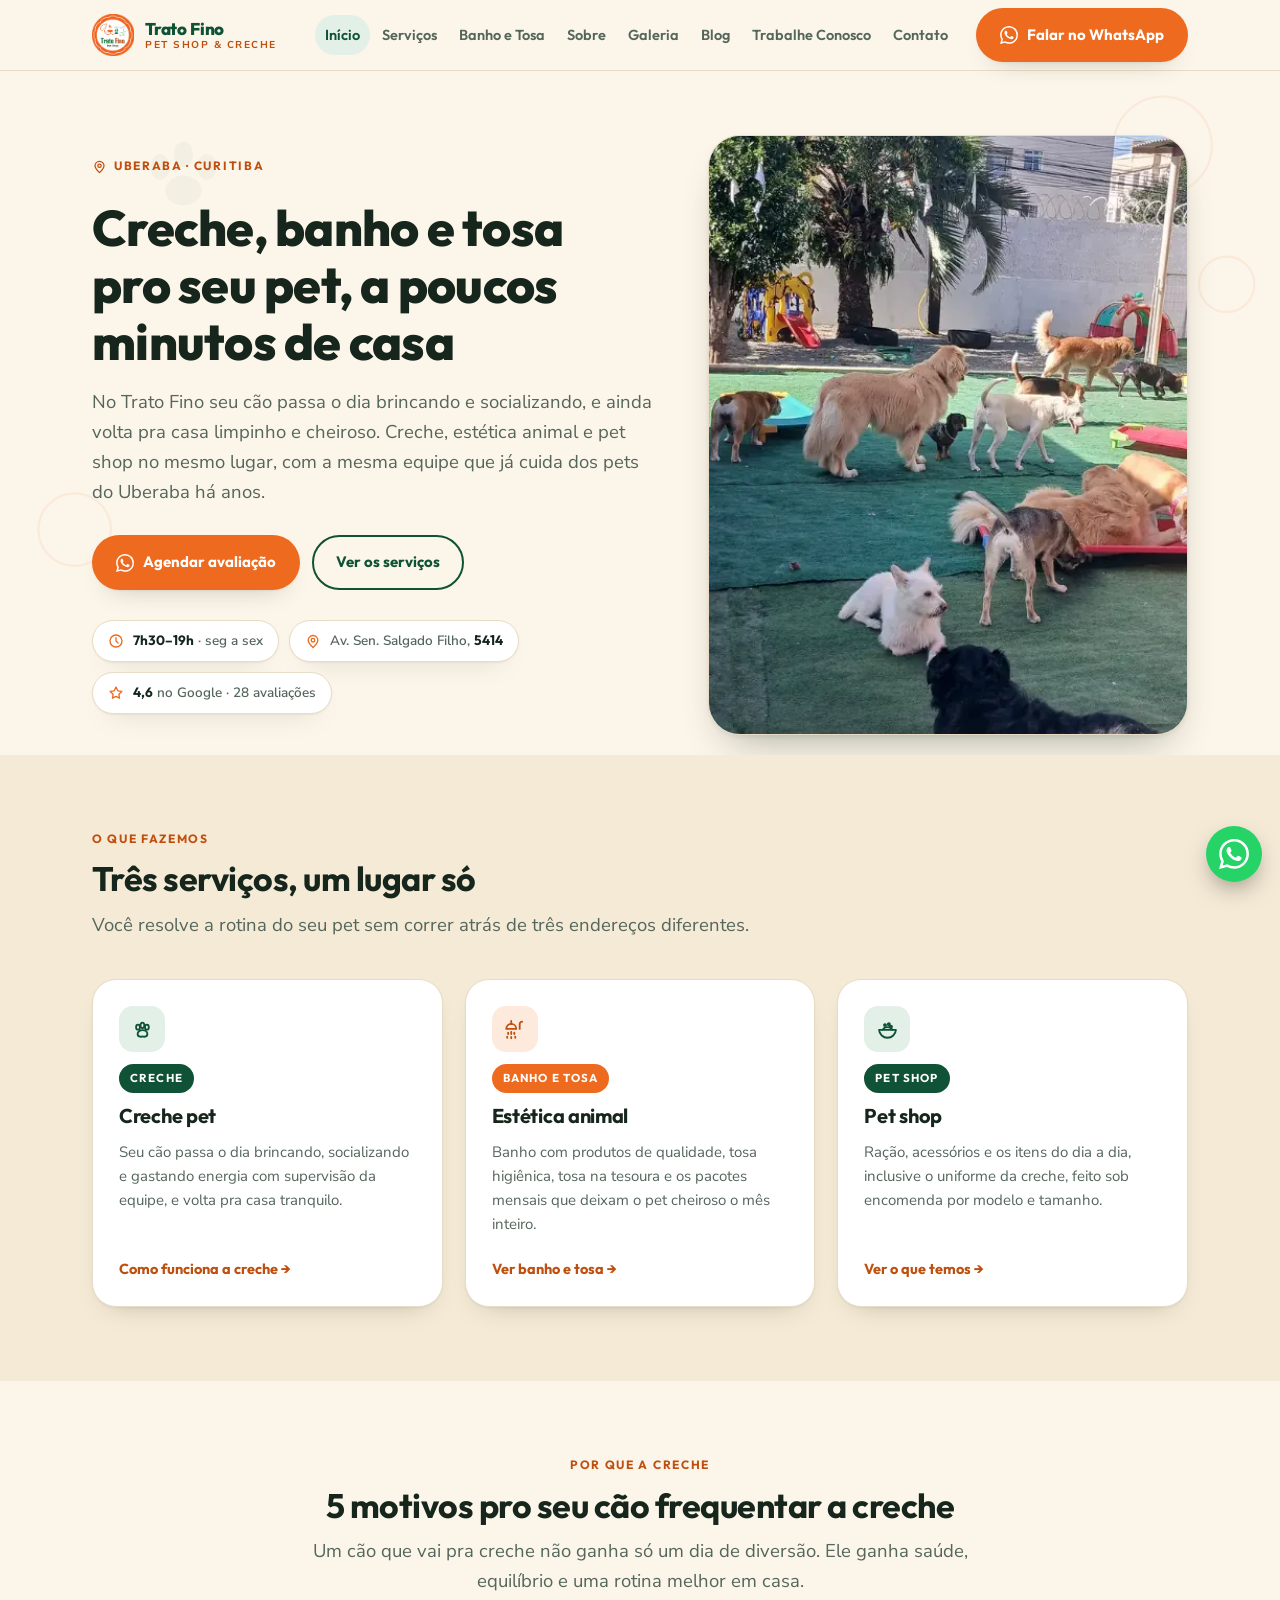
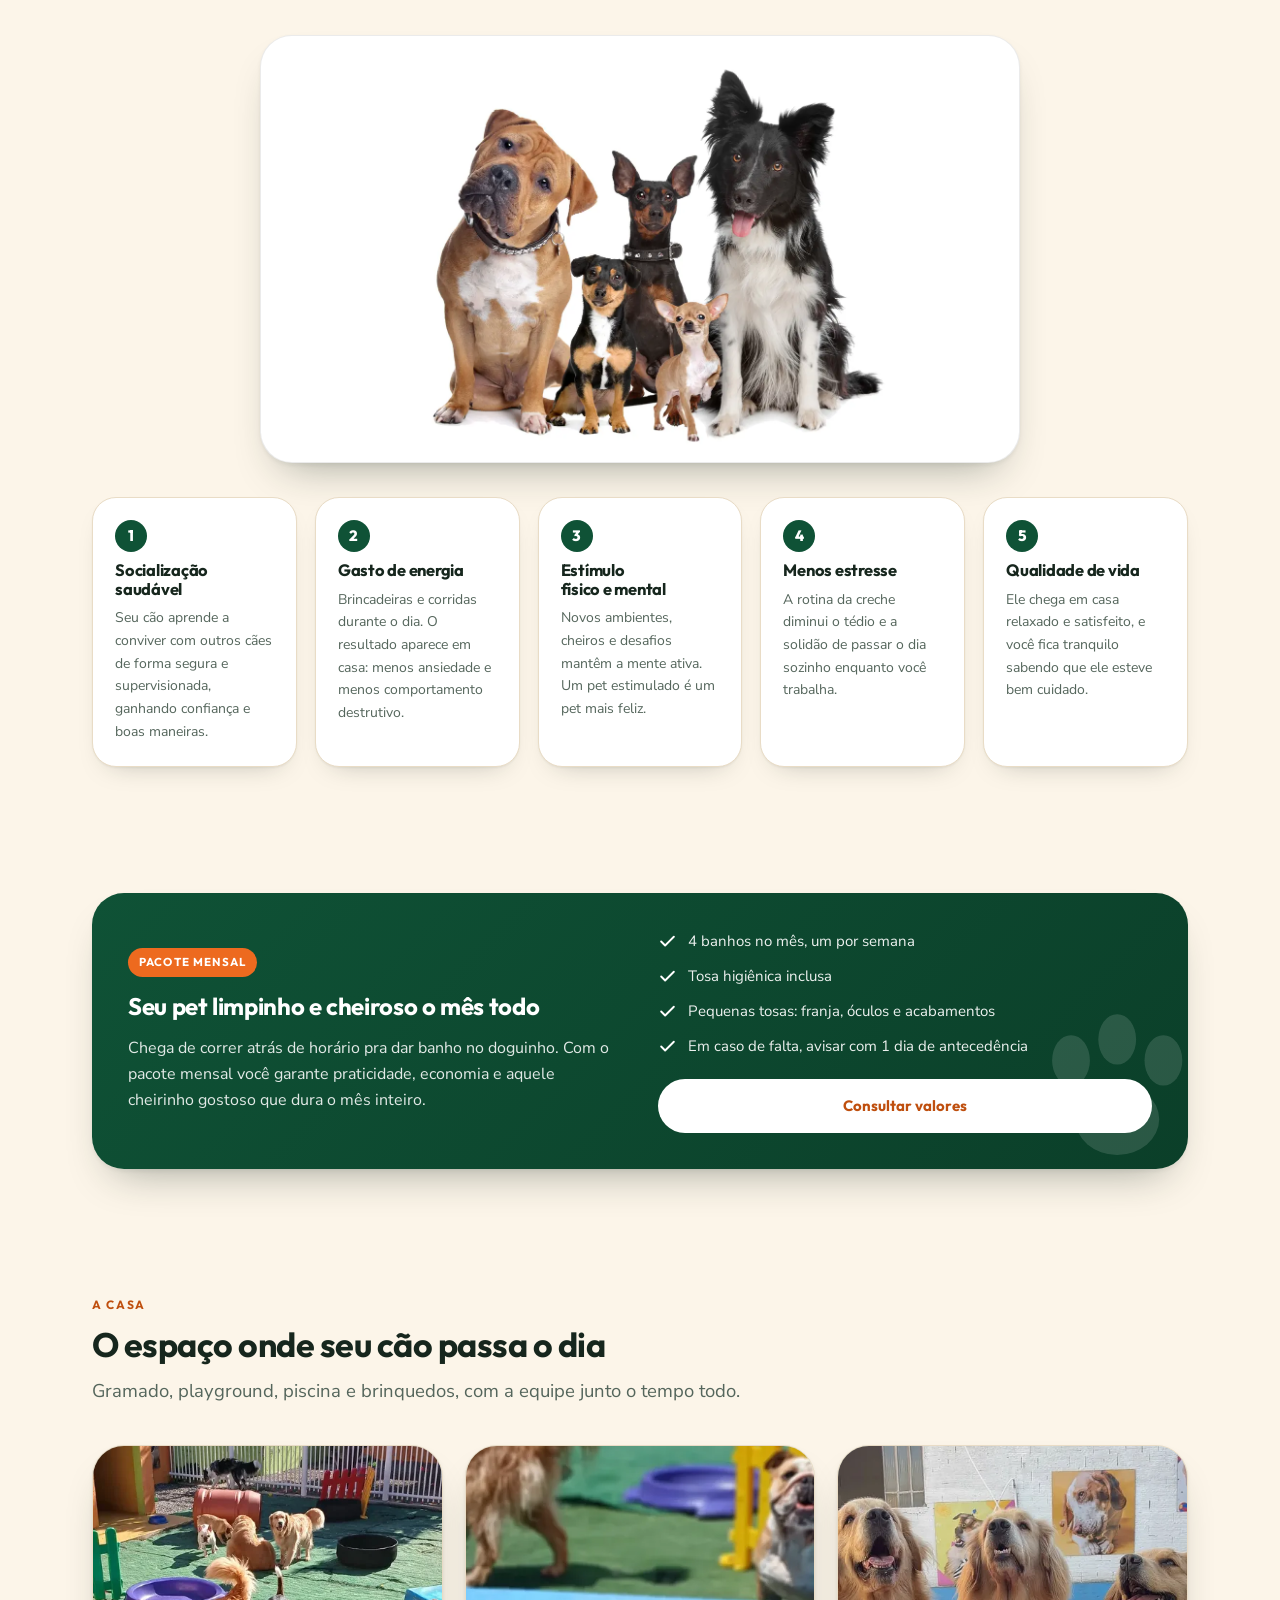
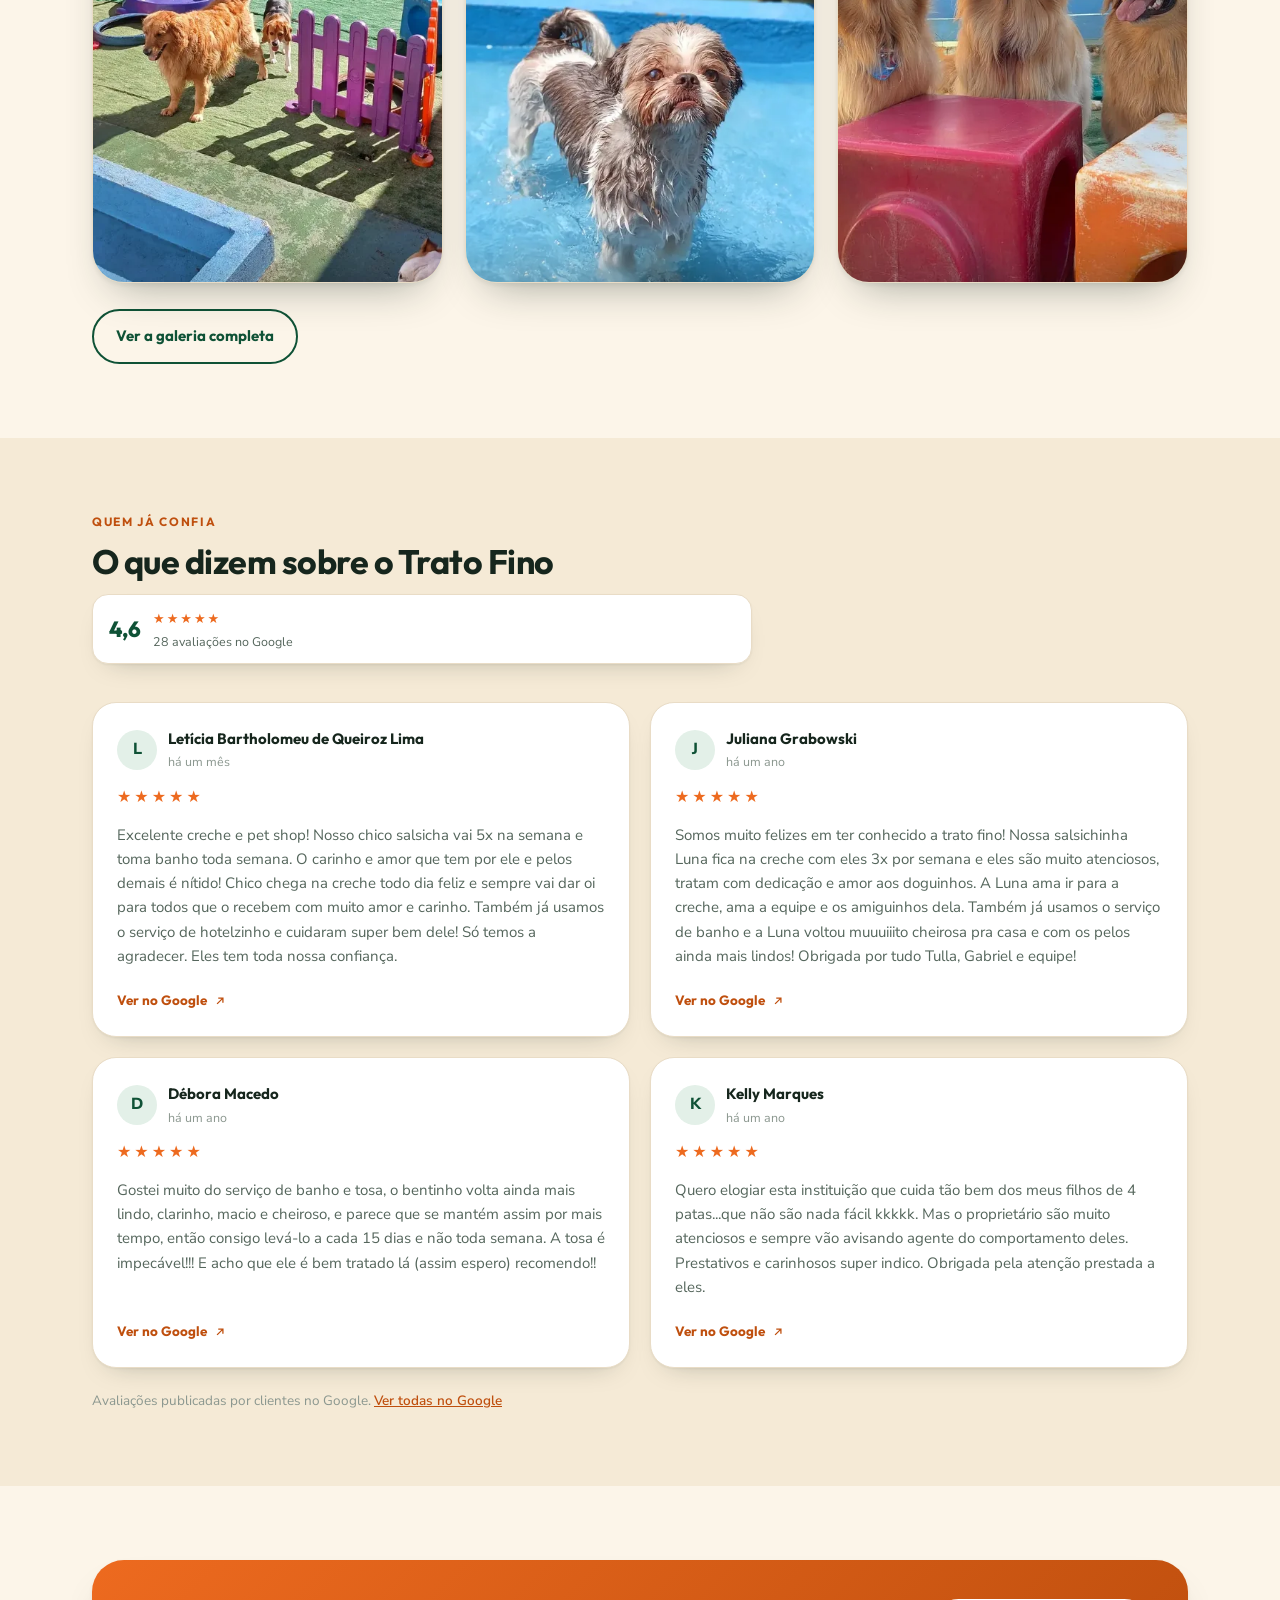
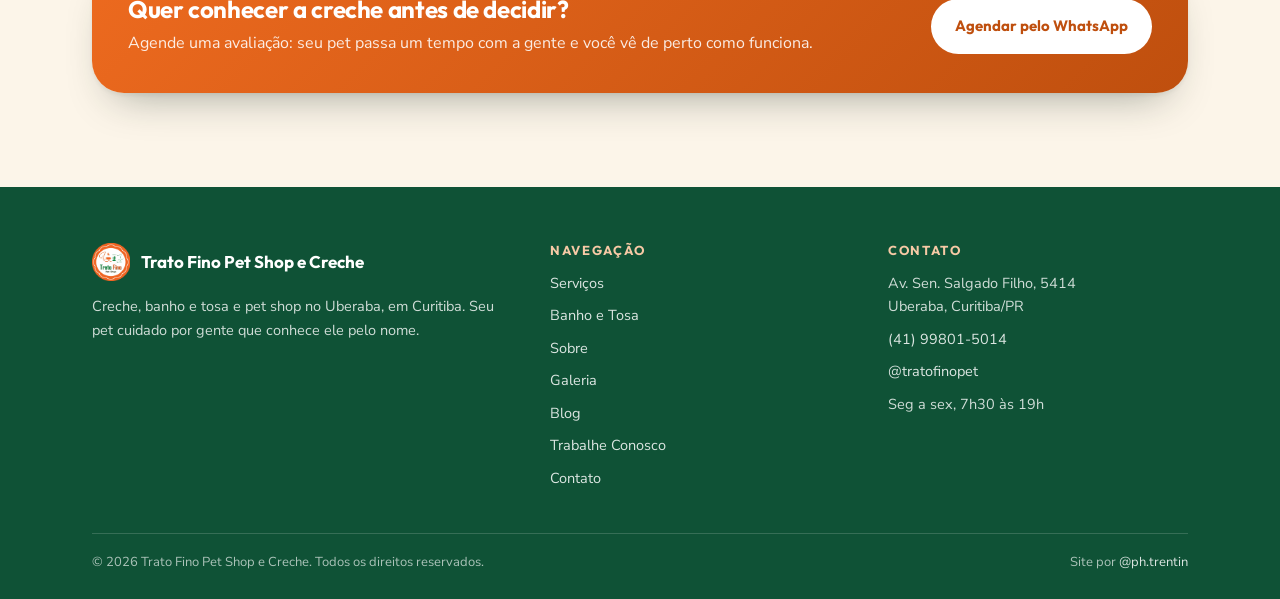
==== commit 0c6eb4fc: "Avaliacoes do Google na home" ====
--- a/index.html
+++ b/index.html
@@ -238,17 +238,16 @@
       <div class="head">
         <div class="eyebrow">Quem já confia</div>
         <h2>O que dizem sobre o Trato Fino</h2>
-        <a class="rating" href="https://www.google.com/search?q=Tratofino+Pet+Shop+e+Creche+Curitiba" target="_blank" rel="noopener">
-          <span class="score">4,6</span>
-          <span><span class="stars">★★★★★</span><small>28 avaliações no Google</small></span>
+        <a class="rating" id="ratingLink" href="https://www.google.com/maps/search/?api=1&amp;query=Tratofino+Pet+Shop+e+Creche+Curitiba" target="_blank" rel="noopener">
+          <span class="score" id="ratingNota">4,6</span>
+          <span><span class="stars" id="ratingEstrelas">★★★★★</span><small id="ratingTotal">28 avaliações no Google</small></span>
         </a>
       </div>
-      <div class="reviews">
-        <div class="review empty"><div class="stars">★★★★★</div><p>Cole aqui uma avaliação real do Google, com o primeiro nome de quem escreveu.</p><div class="who"><div class="av">?</div><span>Cliente, Google</span></div></div>
-        <div class="review empty"><div class="stars">★★★★★</div><p>Cole aqui a segunda avaliação, de preferência uma que fale da creche.</p><div class="who"><div class="av">?</div><span>Cliente, Google</span></div></div>
-        <div class="review empty"><div class="stars">★★★★★</div><p>E aqui uma terceira, sobre banho e tosa.</p><div class="who"><div class="av">?</div><span>Cliente, Google</span></div></div>
-      </div>
-      <div class="rev"><b>Importante:</b> não invente depoimentos. Copie três avaliações reais do perfil do Google (elas são públicas) e substitua os três cartões acima.</div>
+      <div class="reviews" id="listaAvaliacoes"></div>
+      <p class="reviews-fonte">
+        Avaliações publicadas por clientes no Google.
+        <a id="verNoGoogle" href="https://www.google.com/maps/search/?api=1&amp;query=Tratofino+Pet+Shop+e+Creche+Curitiba" target="_blank" rel="noopener">Ver todas no Google</a>
+      </p>
     </div>
   </div>
 
--- a/styles.css
+++ b/styles.css
@@ -343,7 +343,34 @@
 @media (max-width:820px){ .gallery{grid-template-columns:repeat(2,1fr)} }
 @media (max-width:520px){ .gallery{grid-template-columns:1fr} }
 
-/* ---------- avaliações ---------- */
+
+/* ---------- avaliações vindas do Google ---------- */
+.review .topo{display:flex; align-items:center; gap:11px}
+.review .foto{width:40px; height:40px; border-radius:50%; object-fit:cover; background:var(--green-wash); flex:none}
+.review .quem{display:flex; flex-direction:column; gap:1px; min-width:0}
+.review .quem b{font-family:var(--display); font-size:15px; white-space:nowrap; overflow:hidden; text-overflow:ellipsis}
+.review .quem span{font-size:12.5px; color:var(--ink-faint)}
+.review .texto{font-size:15px; color:var(--ink-soft)}
+.review .texto.longo{display:-webkit-box; -webkit-line-clamp:7; -webkit-box-orient:vertical; overflow:hidden}
+.review .abrir{align-self:flex-start; margin-top:auto; padding-top:8px; font-family:var(--display); font-weight:700; font-size:13.5px; color:var(--orange-deep); background:none; border:none; padding-left:0; cursor:pointer}
+.review .abrir:hover{text-decoration:underline}
+.reviews-fonte{margin-top:22px; font-size:13.5px; color:var(--ink-faint)}
+.reviews-fonte a{color:var(--orange-deep); font-weight:600}
+.reviews-vazio{grid-column:1/-1; padding:26px; text-align:center; color:var(--ink-faint); border:1px dashed var(--line); border-radius:var(--r-lg); background:var(--surface-2); font-size:14.5px}
+
+
+.review.comlink{cursor:pointer; transition:transform .16s ease, box-shadow .16s ease}
+.review.comlink:hover{transform:translateY(-3px); box-shadow:var(--shadow-lift)}
+.review .verno{display:inline-flex; align-items:center; gap:6px; margin-top:auto; padding-top:10px; font-family:var(--display); font-weight:700; font-size:13.5px; color:var(--orange-deep); text-decoration:none}
+.review .verno:hover{text-decoration:underline}
+.review .verno svg{width:14px; height:14px; stroke:currentColor; fill:none; stroke-width:2.2}
+
+
+/* com quatro avaliações, duas linhas de dois lê melhor que quatro colunas espremidas */
+.reviews.quatro{grid-template-columns:repeat(2,1fr)}
+@media (max-width:900px){ .reviews.quatro{grid-template-columns:1fr} }
+
+/* ---------- avaliações (grade) ---------- */
 .reviews{display:grid; grid-template-columns:repeat(3,1fr); gap:20px}
 @media (max-width:900px){ .reviews{grid-template-columns:1fr} }
 .review{background:var(--surface); border:1px solid var(--line); border-radius:var(--r-lg); padding:24px; display:flex; flex-direction:column; gap:12px; box-shadow:var(--shadow)}
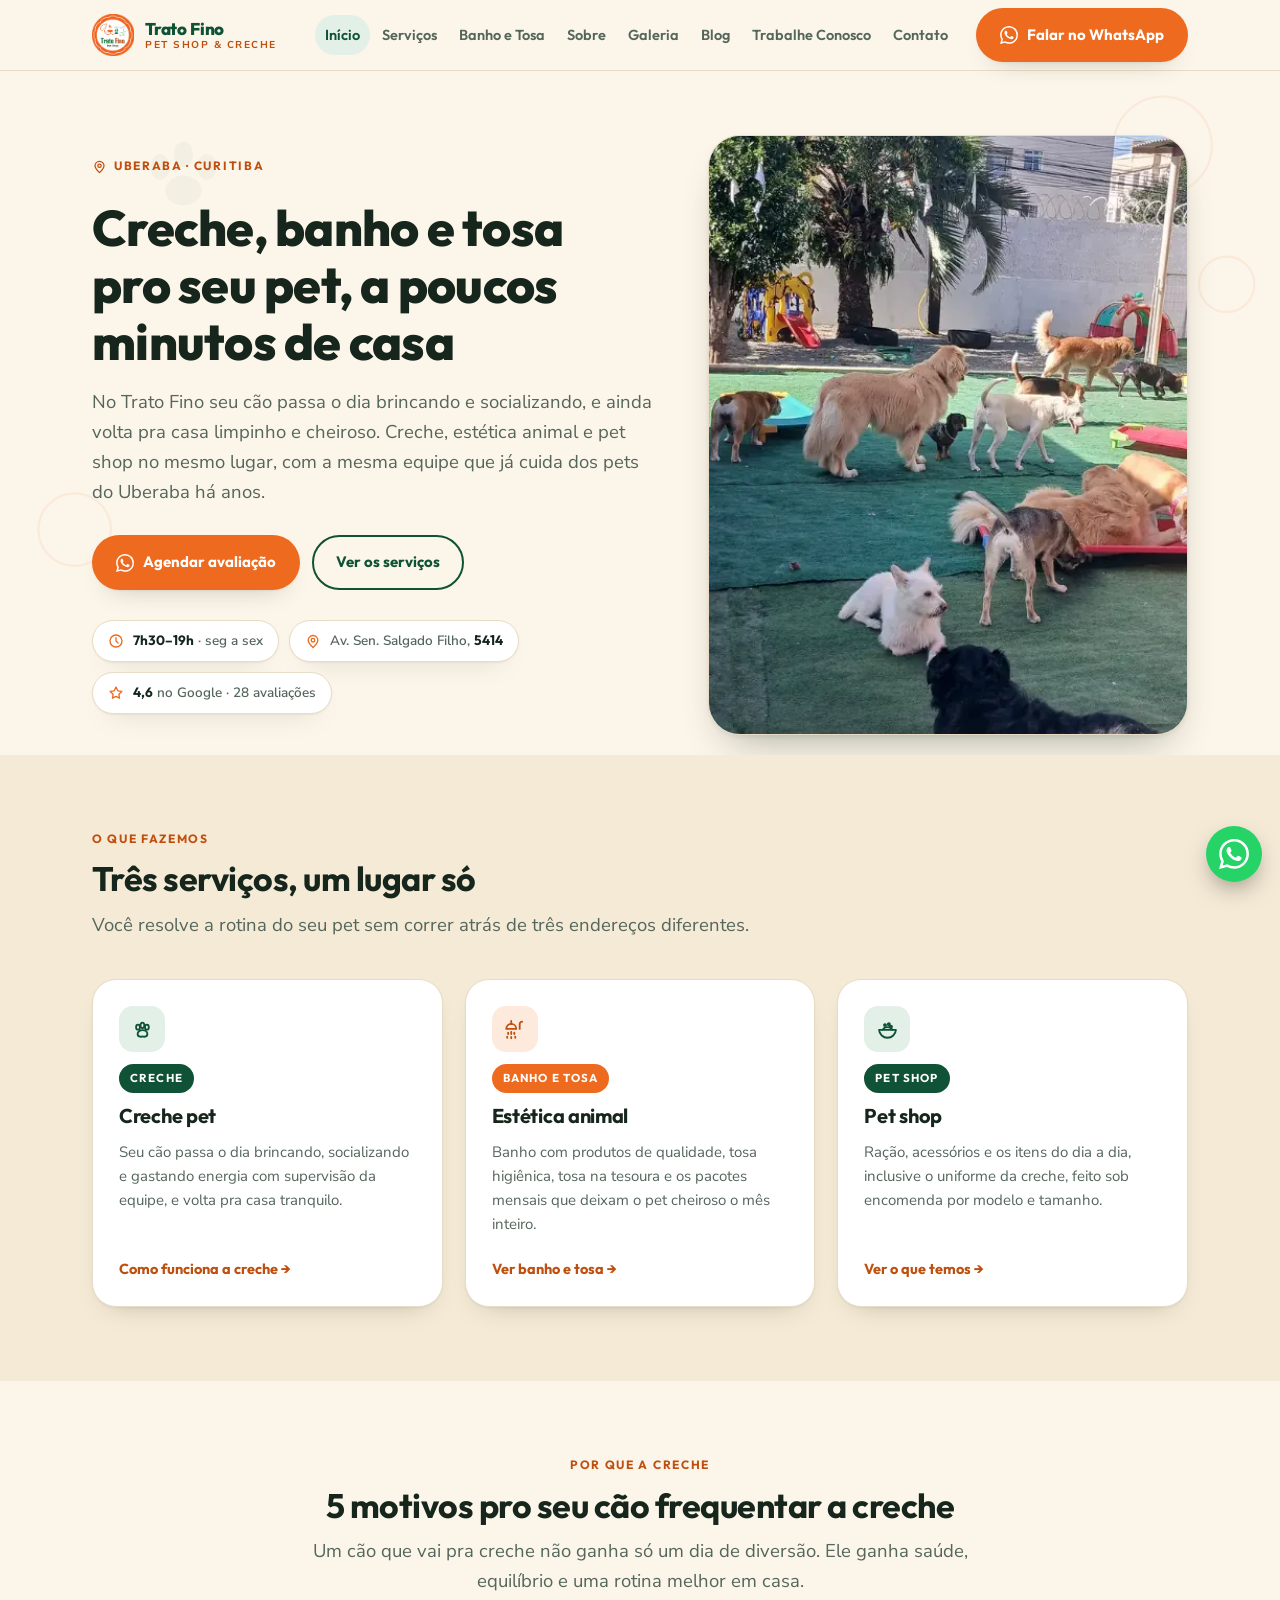
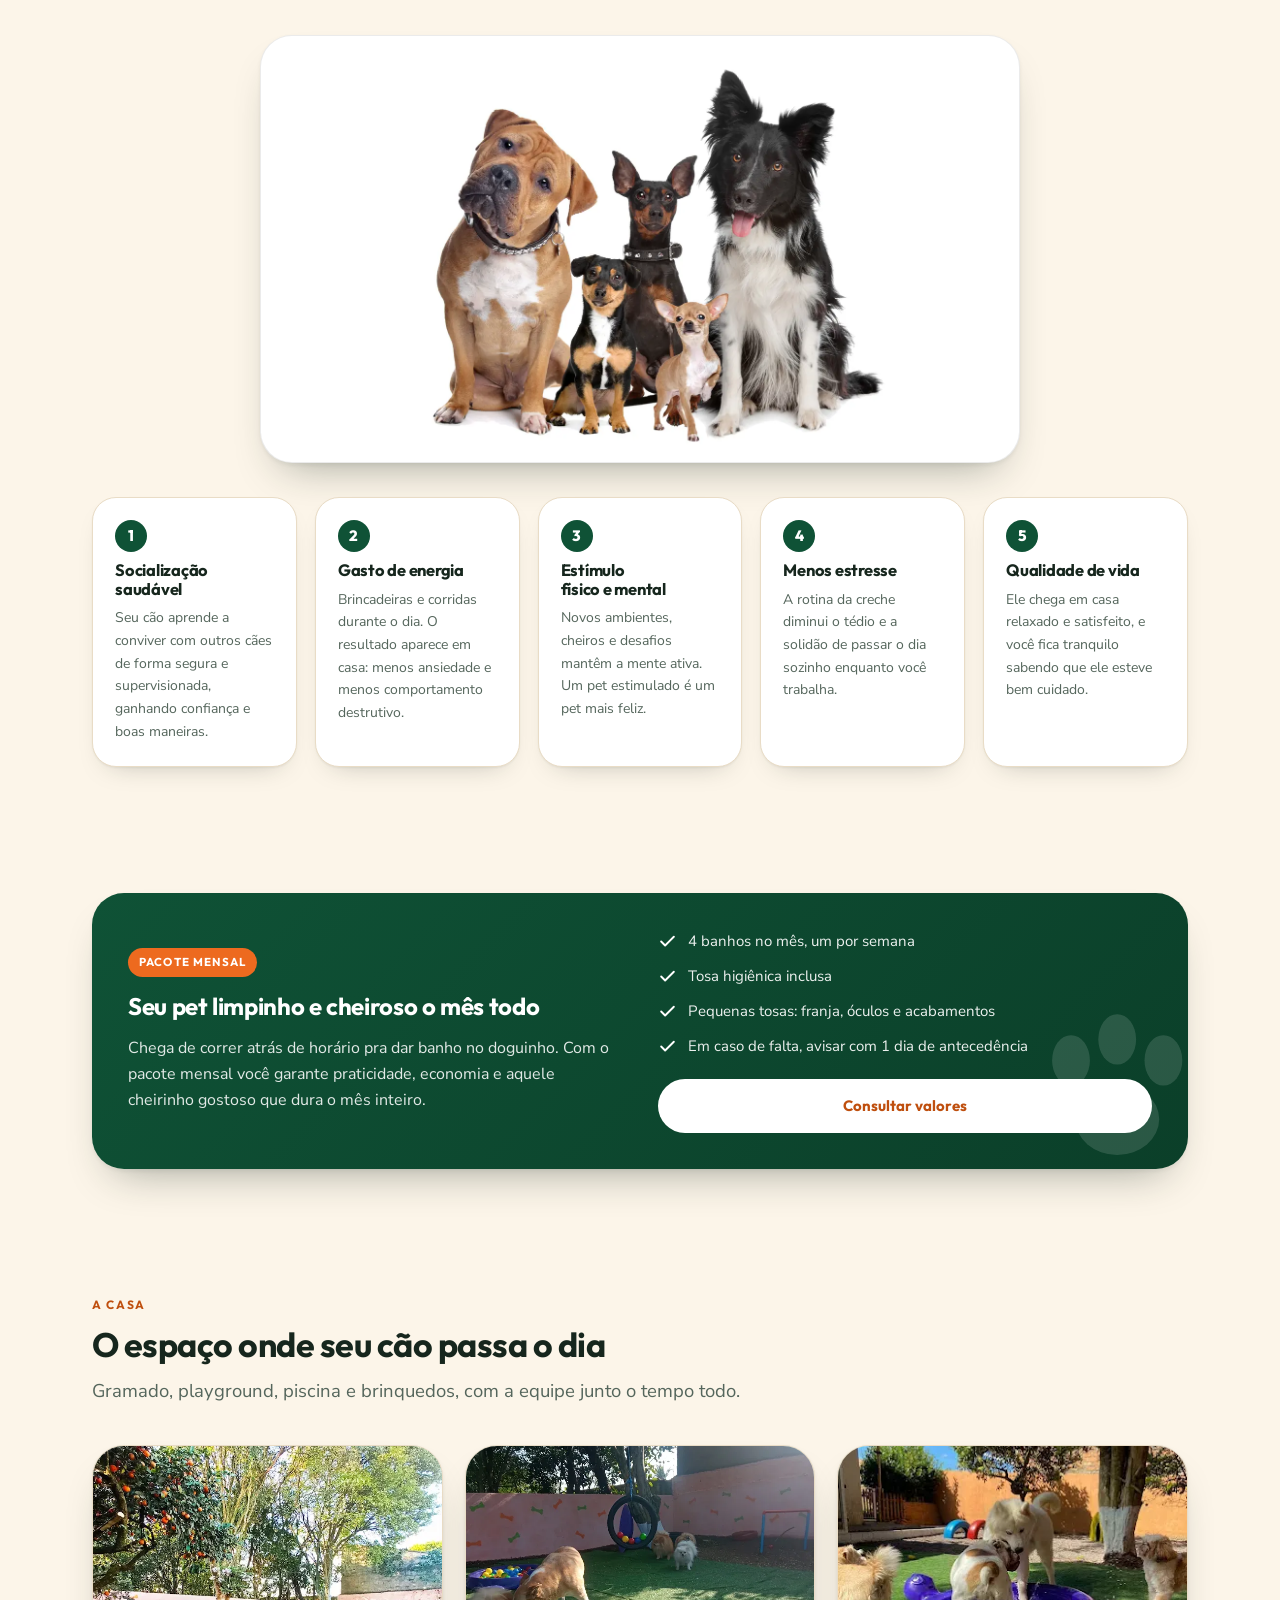
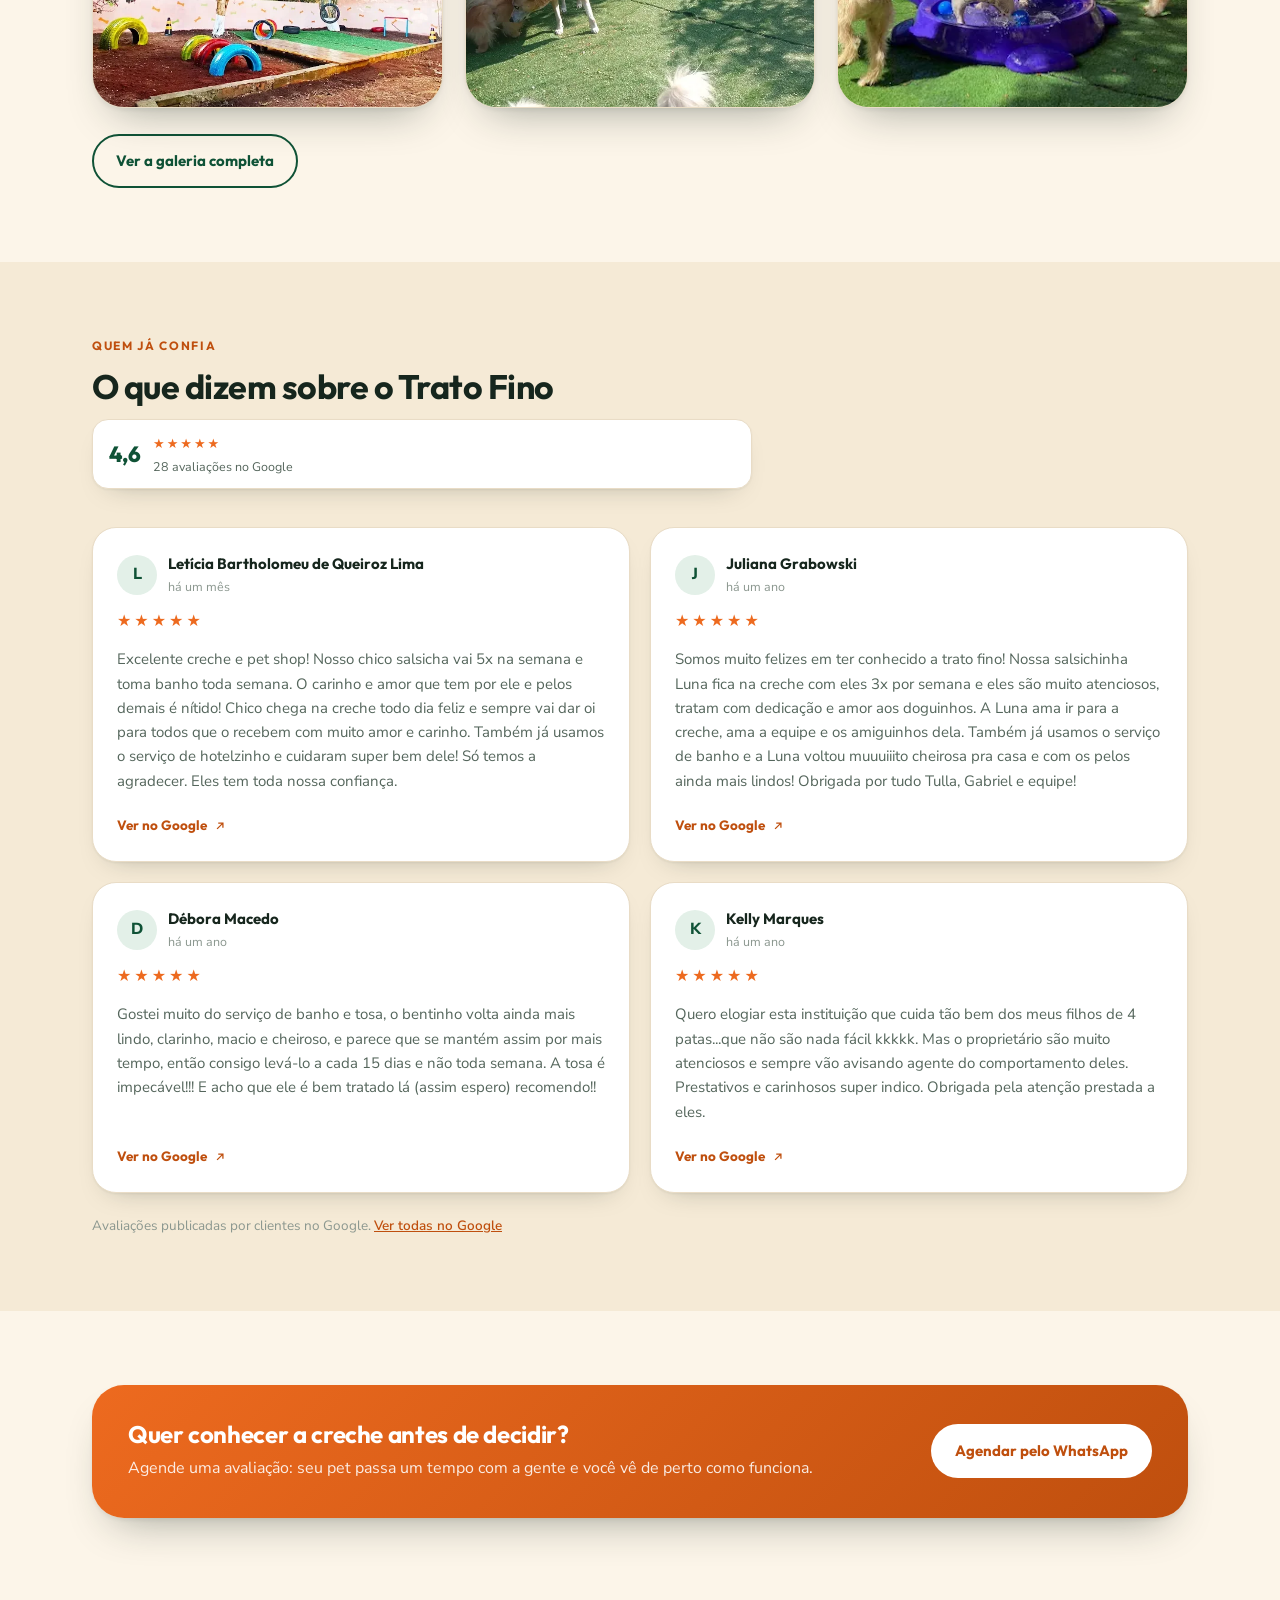
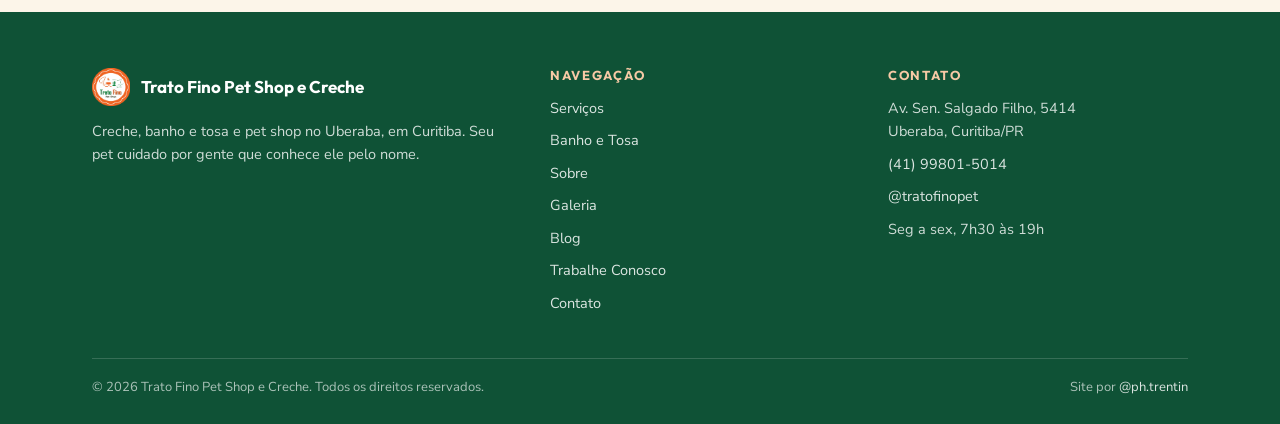
==== commit a7bbb532: "Galeria com 18 fotos e novas fotos do espaco na home" ====
--- a/index.html
+++ b/index.html
@@ -224,9 +224,9 @@
         <p class="lead">Gramado, playground, piscina e brinquedos, com a equipe junto o tempo todo.</p>
       </div>
       <div class="grid g3">
-        <div class="frame portrait"><img src="img/creche-playground.webp" alt="Playground da creche com brinquedos" loading="lazy"></div>
-        <div class="frame portrait"><img src="img/piscina.webp" alt="Cão na piscina da creche" loading="lazy"></div>
-        <div class="frame portrait"><img src="img/goldens-creche.webp" alt="Cães da creche juntos" loading="lazy"></div>
+        <div class="frame"><img src="img/playground-externo.webp" alt="Playground externo da creche, com obstáculos de pneu e ponte" loading="lazy"></div>
+        <div class="frame"><img src="img/gramado-balanco.webp" alt="Cães brincando no gramado, com balanço de pneu e piscina de bolinhas" loading="lazy"></div>
+        <div class="frame"><img src="img/piscina-sol.webp" alt="Cães se refrescando na piscina em dia de sol" loading="lazy"></div>
       </div>
       <div style="margin-top:26px"><a class="btn btn-ghost" href="galeria.html">Ver a galeria completa</a></div>
     </div>
